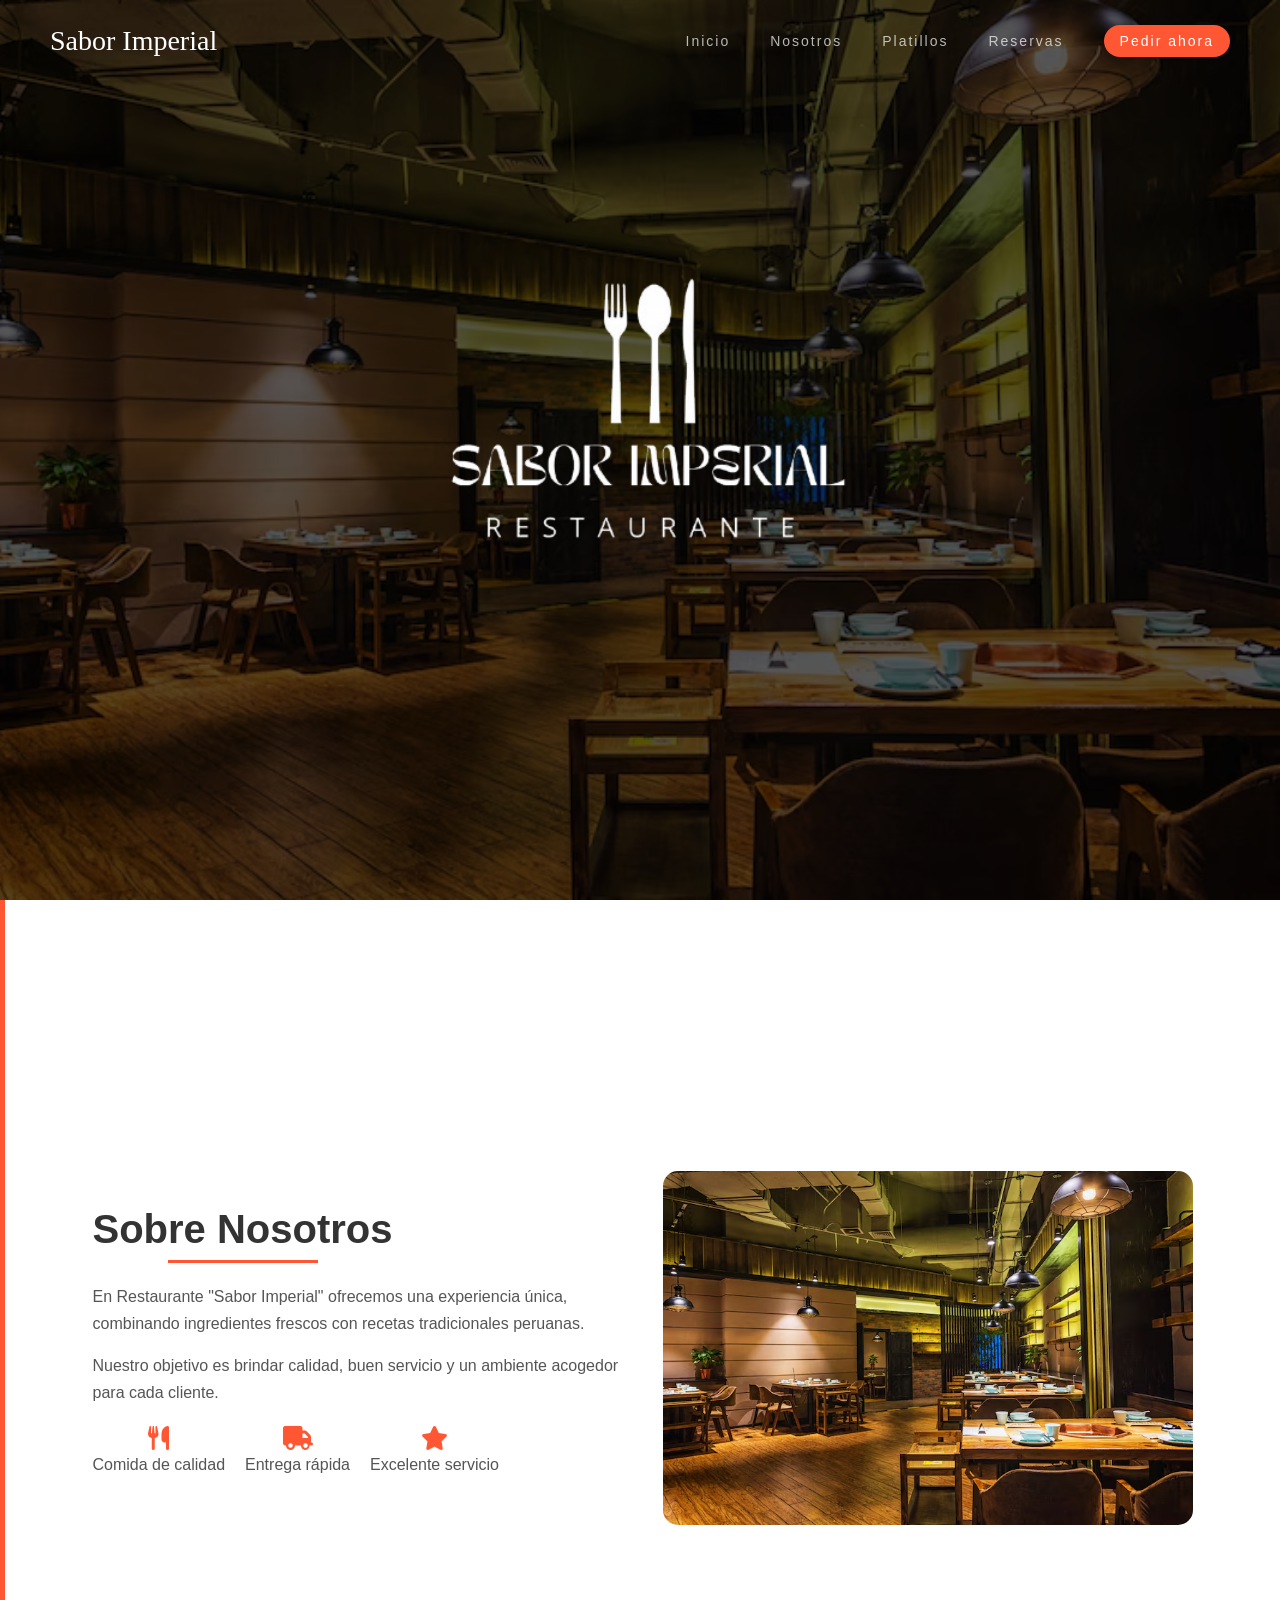
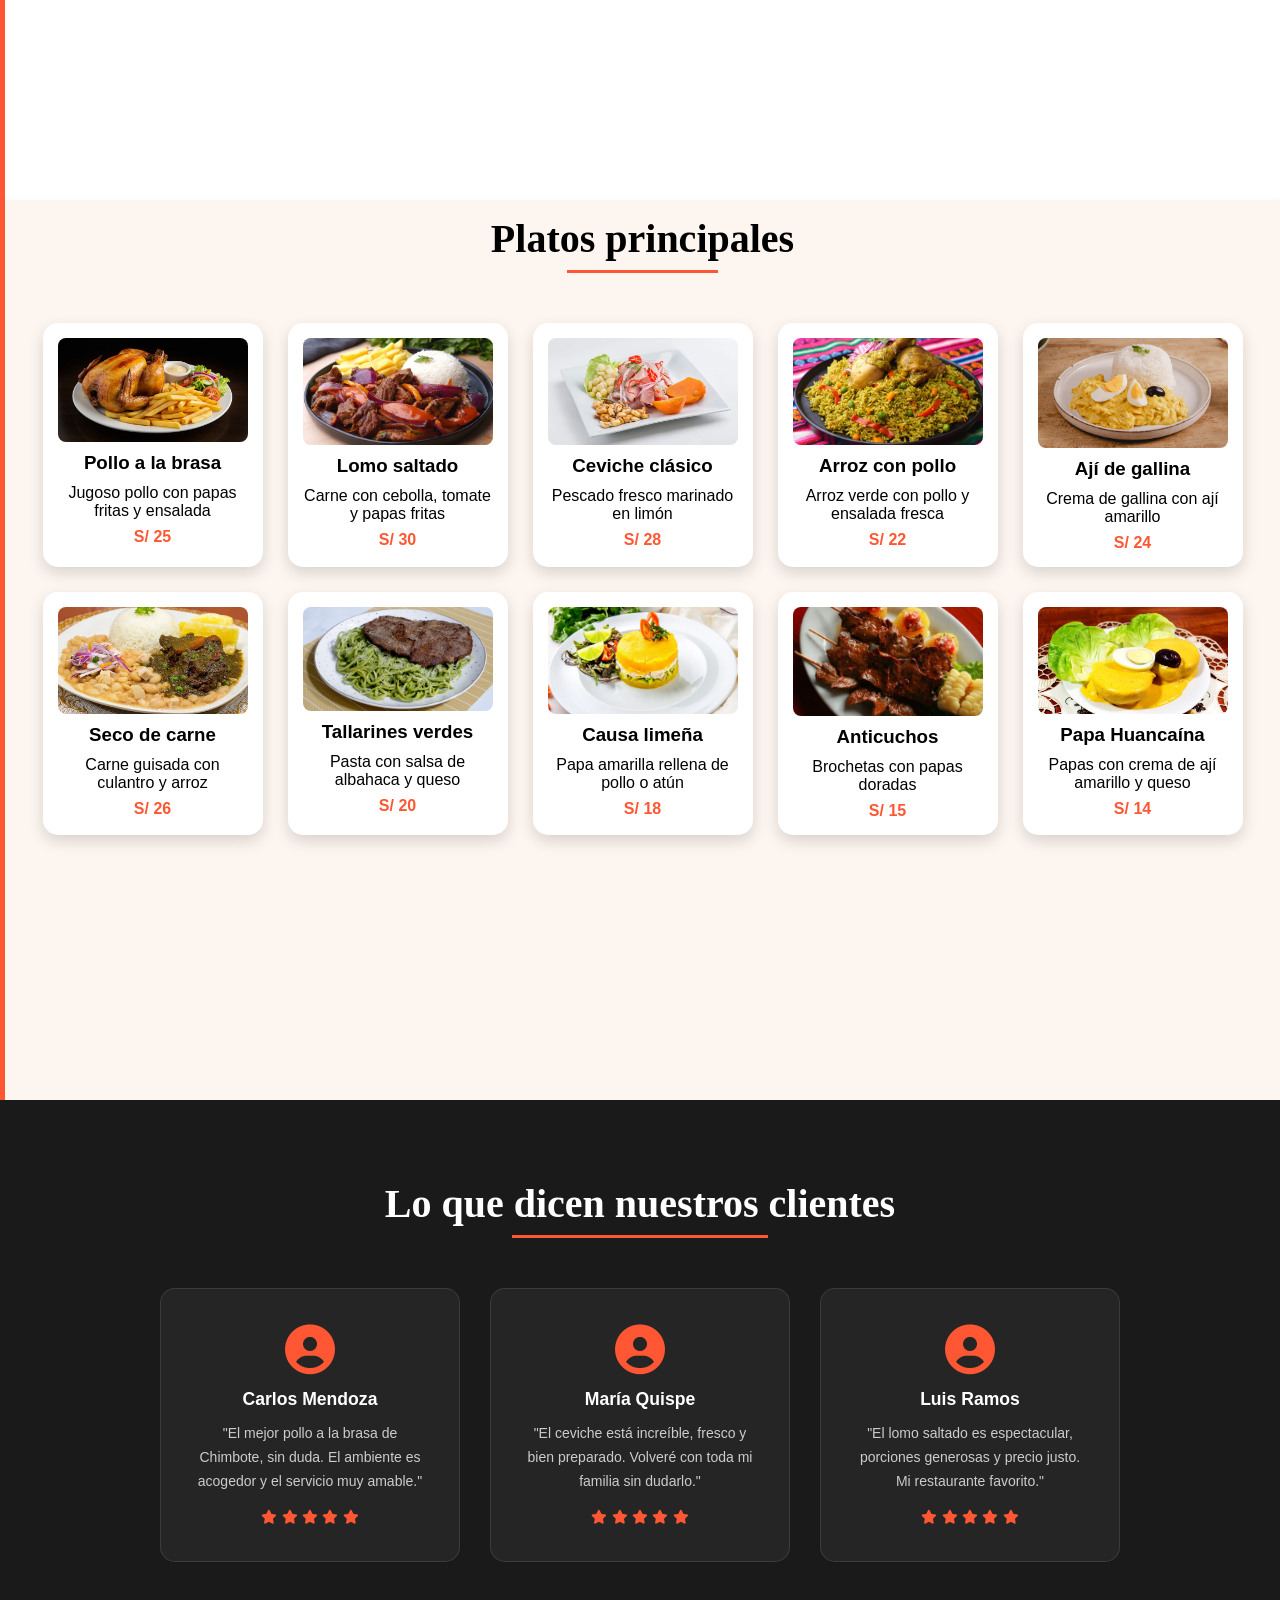
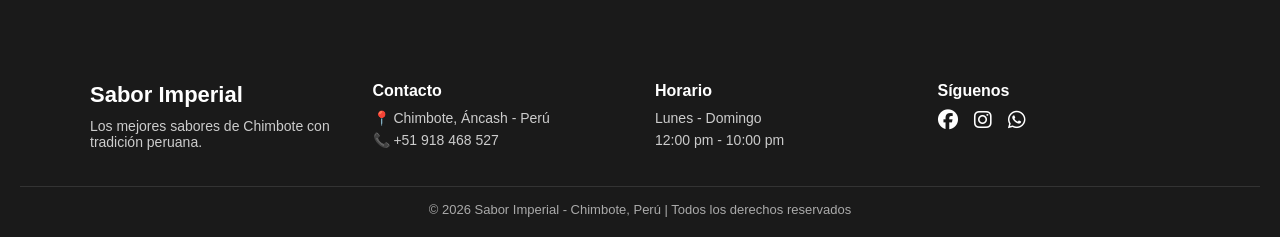
==== index.htm @ 3868f9ab "second commit" ====
<!DOCTYPE html>
<html lang="es">
<head>
    <meta charset="UTF-8">
    <meta name="viewport" content="width=device-width, initial-scale=1.0">
    <title>Sabor Imperial</title>
    <link rel="stylesheet" href="styles.css">
    <link rel="stylesheet" href="https://cdnjs.cloudflare.com/ajax/libs/font-awesome/6.5.0/css/all.min.css">
    <link href="https://fonts.googleapis.com/css2?family=Lobster&display=swap" rel="stylesheet">
</head>

<body>

<!-- ================= HEADER ================= -->
<header>
    <nav class="navbar">
        <div class="logo">Sabor Imperial</div>

        <div class="nav-right">
            <ul class="nav-center">
                <li><a href="#fondo">Inicio</a></li>
                <li><a href="#nosotros">Nosotros</a></li>
                <li><a href="#platillos">Platillos</a></li>
                <li><a href="reserva.htm">Reservas</a></li>
                <li><a href="#" class="btn-whatsapp">Pedir ahora</a></li>
            </ul>
        </div>
    </nav>
</header>

<!-- ================= MAIN ================= -->
<main>

    <!-- ===== PORTADA ===== -->
    <section id="fondo">
        <div class="fondo-logo">
            <img src="imagenes/logo.png" alt="">
        </div>
    </section>

    <!-- ===== NOSOTROS ===== -->
    <section id="nosotros">
        <div class="nosotros-container">

            <div class="nosotros-texto">
                <h2>Sobre Nosotros</h2>
                <p>En Restaurante "Sabor Imperial" ofrecemos una experiencia única,
                combinando ingredientes frescos con recetas tradicionales peruanas.</p>
                <p>Nuestro objetivo es brindar calidad, buen servicio y un ambiente
                acogedor para cada cliente.</p>

                <div class="nosotros-icons">
                    <div>
                        <i class="fa-solid fa-utensils"></i>
                        <p>Comida de calidad</p>
                    </div>
                    <div>
                        <i class="fa-solid fa-truck"></i>
                        <p>Entrega rápida</p>
                    </div>
                    <div>
                        <i class="fa-solid fa-star"></i>
                        <p>Excelente servicio</p>
                    </div>
                </div>
            </div>

            <div class="nosotros-img">
                <img src="imagenes/restaurante.png" alt="Restaurante">
            </div>

        </div>
    </section>

    <!-- ===== PLATILLOS ===== -->
    <section id="platillos">
        <h2>Platos principales</h2>

        <div class="card-container">

            <div class="card">
                <img src="imagenes/polloalabrasa.png">
                <div class="contenido">
                    <h3>Pollo a la brasa</h3>
                    <p>Jugoso pollo con papas fritas y ensalada</p>
                    <span>S/ 25</span>
                </div>
            </div>

            <div class="card">
                <img src="imagenes/lomosaltado.png">
                <div class="contenido">
                    <h3>Lomo saltado</h3>
                    <p>Carne con cebolla, tomate y papas fritas</p>
                    <span>S/ 30</span>
                </div>
            </div>

            <div class="card">
                <img src="imagenes/ceviche.png">
                <div class="contenido">
                    <h3>Ceviche clásico</h3>
                    <p>Pescado fresco marinado en limón</p>
                    <span>S/ 28</span>
                </div>
            </div>

            <div class="card">
                <img src="imagenes/arrozconpollo.png">
                <div class="contenido">
                    <h3>Arroz con pollo</h3>
                    <p>Arroz verde con pollo y ensalada fresca</p>
                    <span>S/ 22</span>
                </div>
            </div>

            <div class="card">
                <img src="imagenes/ajidegallina.png">
                <div class="contenido">
                    <h3>Ají de gallina</h3>
                    <p>Crema de gallina con ají amarillo</p>
                    <span>S/ 24</span>
                </div>
            </div>

            <div class="card">
                <img src="imagenes/secodecarne.png">
                <div class="contenido">
                    <h3>Seco de carne</h3>
                    <p>Carne guisada con culantro y arroz</p>
                    <span>S/ 26</span>
                </div>
            </div>

            <div class="card">
                <img src="imagenes/tallarinesverdes.png">
                <div class="contenido">
                    <h3>Tallarines verdes</h3>
                    <p>Pasta con salsa de albahaca y queso</p>
                    <span>S/ 20</span>
                </div>
            </div>

            <div class="card">
                <img src="imagenes/causalimena.png">
                <div class="contenido">
                    <h3>Causa limeña</h3>
                    <p>Papa amarilla rellena de pollo o atún</p>
                    <span>S/ 18</span>
                </div>
            </div>

            <div class="card">
                <img src="imagenes/anticuchos.png">
                <div class="contenido">
                    <h3>Anticuchos</h3>
                    <p>Brochetas con papas doradas</p>
                    <span>S/ 15</span>
                </div>
            </div>

            <div class="card">
                <img src="imagenes/papahuancaina.png">
                <div class="contenido">
                    <h3>Papa Huancaína</h3>
                    <p>Papas con crema de ají amarillo y queso</p>
                    <span>S/ 14</span>
                </div>
            </div>

        </div>
    </section>

    <!-- ===== TESTIMONIOS ===== -->
    <section id="testimonios">
        <h2>Lo que dicen nuestros clientes</h2>

        <div class="testimonios-container">

            <div class="testimonio">
                <i class="fa-solid fa-circle-user"></i>
                <h3>Carlos Mendoza</h3>
                <p>"El mejor pollo a la brasa de Chimbote, sin duda. El ambiente es acogedor y el servicio muy amable."</p>
                <div class="estrellas">
                    <i class="fa-solid fa-star"></i>
                    <i class="fa-solid fa-star"></i>
                    <i class="fa-solid fa-star"></i>
                    <i class="fa-solid fa-star"></i>
                    <i class="fa-solid fa-star"></i>
                </div>
            </div>

            <div class="testimonio">
                <i class="fa-solid fa-circle-user"></i>
                <h3>María Quispe</h3>
                <p>"El ceviche está increíble, fresco y bien preparado. Volveré con toda mi familia sin dudarlo."</p>
                <div class="estrellas">
                    <i class="fa-solid fa-star"></i>
                    <i class="fa-solid fa-star"></i>
                    <i class="fa-solid fa-star"></i>
                    <i class="fa-solid fa-star"></i>
                    <i class="fa-solid fa-star"></i>
                </div>
            </div>

            <div class="testimonio">
                <i class="fa-solid fa-circle-user"></i>
                <h3>Luis Ramos</h3>
                <p>"El lomo saltado es espectacular, porciones generosas y precio justo. Mi restaurante favorito."</p>
                <div class="estrellas">
                    <i class="fa-solid fa-star"></i>
                    <i class="fa-solid fa-star"></i>
                    <i class="fa-solid fa-star"></i>
                    <i class="fa-solid fa-star"></i>
                    <i class="fa-solid fa-star"></i>
                </div>
            </div>

        </div>
    </section>

</main>

<!-- ================= FOOTER ================= -->
<footer>

    <div class="footer-container">

        <div class="footer-section">
            <h3>Sabor Imperial</h3>
            <p>Los mejores sabores de Chimbote con tradición peruana.</p>
        </div>

        <div class="footer-section">
            <h4>Contacto</h4>
            <p>📍 Chimbote, Áncash - Perú</p>
            <p>📞 +51 918 468 527</p>
        </div>

        <div class="footer-section">
            <h4>Horario</h4>
            <p>Lunes - Domingo</p>
            <p>12:00 pm - 10:00 pm</p>
        </div>

        <div class="footer-section">
            <h4>Síguenos</h4>
            <div class="social-icons">
                <i class="fa-brands fa-facebook"></i>
                <i class="fa-brands fa-instagram"></i>
                <i class="fa-brands fa-whatsapp"></i>
            </div>
        </div>

    </div>

    <div class="footer-bottom">
        <p>© 2026 Sabor Imperial - Chimbote, Perú | Todos los derechos reservados</p>
    </div>

</footer>

</body>
</html>
---- styles.css ----
/* =========================
   RESET GENERAL
========================= */
* {
    margin: 0;
    padding: 0;
    box-sizing: border-box;
}

html {
    scroll-behavior: smooth;
    overflow-y: scroll;
}

body {
    background-color: white;
    font-family:'Lucida Sans', 'Lucida Sans Regular', 'Lucida Grande', 'Lucida Sans Unicode', Geneva, Verdana, sans-serif;
}

h2 {
    position: relative;
    display: inline-block;
}

h2::after {
    content: "";
    width: 50%;
    height: 3px;
    background: #ff5733;
    display: block;
    margin: 8px auto 0;
}

section {
    box-shadow: 1px 4px 10px rgba(0, 0, 0, 0.08);
}

#fondo, #testimonios {
    box-shadow: none;
}

.navbar a {
    text-decoration: none;
}

/* =========================
   HEADER / NAVBAR
========================= */
header {
    background: transparent;
    position: absolute;
    width: 100%;
    top: 0;
    left: 0;
    z-index: 1000;
}

.navbar {
    display: flex;
    justify-content: space-between;
    align-items: center;
    padding: 25px 50px;
}

.logo {
    font-size: 28px;
    font-family: cursive;
    color: white;
}

.nav-right {
    display: flex;
    align-items: center;
}

.nav-center {
    display: flex;
    gap: 40px;
}

.nav-center li {
    list-style: none;
}

.nav-center a {
    text-decoration: none;
    color: white;
    font-size: 14px;
    letter-spacing: 2px;
    opacity: 0.7;
    transition: 0.3s;
}

.nav-center a:hover {
    opacity: 1;
    color: #ff5733;
}

.btn-whatsapp {
    background-color: #ff5733;
    color: white !important;
    padding: 8px 16px;
    border-radius: 20px;
    opacity: 1 !important;
    transition: 0.3s;
}

.btn-whatsapp:hover {
    background-color: #e64a19;
    color: white !important;
}

ul {
    margin: 0;
    padding: 0;
}

li {
    list-style: none;
}

/* =========================
   SECCIÓN FONDO (PORTADA)
========================= */
#fondo {
    position: relative;
    min-height: 100vh;
    background-image: url('imagenes/restaurante.png');
    background-size: cover;
    background-position: center;
    display: flex;
    justify-content: center;
    align-items: center;
    text-align: center;
    overflow: hidden;
}

#fondo::before {
    content: "";
    position: absolute;
    width: 100%;
    height: 100%;
    background: rgba(0,0,0,0.65);
    z-index: 1;
}

.fondo-logo {
    position: relative;
    z-index: 2;
    color: white;
}

.fondo-logo img {
    width: 600px;
    height: auto;
}

/* =========================
   SECCIÓN NOSOTROS
========================= */
#nosotros {
    min-height: 100vh;
    display: flex;
    justify-content: center;
    align-items: center;
    background-color: #ffffff;
    padding: 20px;
    border-left: 5px solid #ff5733;
}

.nosotros-container {
    display: flex;
    align-items: center;
    justify-content: space-between;
    gap: 40px;
    max-width: 1100px;
    margin: auto;
}

.nosotros-texto {
    width: 50%;
}

.nosotros-texto h2 {
    font-size: 2.5rem;
    margin-bottom: 20px;
    color: #333;
}

.nosotros-texto p {
    margin-bottom: 15px;
    line-height: 1.7;
    color: #555;
}

.nosotros-img {
    width: 50%;
}

.nosotros-img img {
    width: 100%;
    border-radius: 15px;
}

.nosotros-icons {
    display: flex;
    gap: 20px;
    margin-top: 20px;
}

.nosotros-icons div {
    text-align: center;
}

.nosotros-icons i {
    font-size: 24px;
    color: #ff5733;
}

/* =========================
   SECCIÓN PLATILLOS
========================= */
#platillos {
    background-color: #fdf6f0;
    padding: 15px 20px;
    text-align: center;
    min-height: 100vh;
    border-left: 5px solid #ff5733;
}

#platillos h2 {
    padding-bottom: 30px;
    font-size: 2.5rem;
    margin-bottom: 20px;
    font-family: cursive;
}

.card-container {
    display: flex;
    justify-content: center;
    flex-wrap: wrap;
    gap: 25px;
    max-width: 1200px;
    margin: auto;
}

.card {
    width: 220px;
    padding: 15px;
    border-radius: 15px;
    box-shadow: 0px 6px 15px rgba(0,0,0,0.15);
    background-color: white;
    cursor: pointer;
    transition: all 0.3s ease;
    overflow: hidden;
    display: flex;
    flex-direction: column;
}

.card:hover {
    transform: translateY(-8px) scale(1.02);
    box-shadow: 0px 12px 25px rgba(0,0,0,0.25);
}

.card img {
    width: 100%;
    border-radius: 8px;
    transition: transform 0.4s ease;
}

.card:hover img {
    transform: scale(1.1);
}

.contenido {
    flex-grow: 1;
}

.card h3 {
    margin: 10px 0;
}

.card span {
    display: block;
    margin-top: 8px;
    font-weight: bold;
    color: #ff5733;
}

/* =========================
   SECCIÓN TESTIMONIOS
========================= */
#testimonios {
    background-color: #1a1a1a;
    padding: 80px 20px;
    text-align: center;
    min-height: 60vh;
    display: flex;
    flex-direction: column;
    justify-content: center;
    align-items: center;
}

#testimonios h2 {
    color: white;
    font-size: 2.5rem;
    margin-bottom: 50px;
    font-family: cursive;
}

#testimonios h2::after {
    background: #ff5733;
}

.testimonios-container {
    display: flex;
    justify-content: center;
    flex-wrap: wrap;
    gap: 30px;
    max-width: 1100px;
    margin: auto;
}

.testimonio {
    background: rgba(255,255,255,0.05);
    border: 1px solid rgba(255,255,255,0.1);
    padding: 35px 30px;
    border-radius: 15px;
    width: 300px;
    color: white;
    transition: 0.3s;
}

.testimonio:hover {
    transform: translateY(-5px);
    background: rgba(255,255,255,0.08);
}

.testimonio i.fa-circle-user {
    font-size: 50px;
    color: #ff5733;
    margin-bottom: 15px;
}

.testimonio h3 {
    font-size: 1.1rem;
    margin-bottom: 12px;
    color: white;
}

.testimonio p {
    font-size: 14px;
    line-height: 1.7;
    color: #ccc;
    margin-bottom: 15px;
}

.estrellas i {
    color: #ff5733;
    font-size: 14px;
}

/* =========================
   FOOTER
========================= */
footer {
    background-color: #1a1a1a;
    color: white;
    padding: 40px 20px 20px;
}

.footer-container {
    display: flex;
    justify-content: space-between;
    flex-wrap: wrap;
    max-width: 1100px;
    margin: auto;
    gap: 30px;
}

.footer-section {
    flex: 1;
    min-width: 200px;
}

.footer-section h3 {
    font-size: 22px;
    margin-bottom: 10px;
}

.footer-section h4 {
    font-size: 16px;
    margin-bottom: 10px;
}

.footer-section p {
    font-size: 14px;
    color: #ccc;
    margin-bottom: 6px;
}

.social-icons i {
    font-size: 20px;
    margin-right: 12px;
    cursor: pointer;
    transition: 0.3s;
}

.social-icons i:hover {
    color: #ff5733;
    transform: scale(1.2);
}

.footer-bottom {
    text-align: center;
    margin-top: 30px;
    border-top: 1px solid #333;
    padding-top: 15px;
    font-size: 13px;
    color: #aaa;
}

/* =========================
   LOGIN / RESERVA
========================= */
.login-body {
    margin: 0;
    height: 100vh;
    background-image: url('imagenes/restaurante.png');
    background-size: cover;
    background-position: center;
    position: relative;
    overflow: hidden;
}

.login-body::before {
    content: "";
    position: absolute;
    width: 100%;
    height: 100%;
    background: rgba(0,0,0,0.65);
    top: 0;
    left: 0;
    z-index: 0;
}

.login-wrapper {
    position: relative;
    z-index: 1;
    display: flex;
    height: calc(100vh - 80px);
    align-items: center;
    animation: fadeInUp 0.8s ease;
}

.login-left {
    width: 50%;
    display: flex;
    justify-content: center;
    align-items: center;
    border-right: 2px solid rgba(255,255,255,0.2);
}

.login-left img {
    width: 400px;
}

.login-container {
    width: 50%;
    display: flex;
    justify-content: center;
    align-items: center;
}

.login-box {
    width: 320px;
    padding: 40px;
    border-radius: 15px;
    background: rgba(255,255,255,0.1);
    backdrop-filter: blur(15px);
    box-shadow: 0 10px 30px rgba(0,0,0,0.5);
    text-align: center;
    color: white;
}

.login-box h2 {
    margin-bottom: 20px;
}

.login-box label {
    display: block;
    text-align: left;
    font-size: 13px;
    margin-bottom: 4px;
    color: #ddd;
}

.login-box input {
    width: 100%;
    padding: 12px;
    margin-bottom: 12px;
    border-radius: 8px;
    border: none;
    outline: none;
    background: rgba(255,255,255,0.2);
    color: white;
}

.login-box input::placeholder {
    color: #ddd;
}

.login-box button {
    width: 100%;
    padding: 12px;
    background: #ff5733;
    border: none;
    color: white;
    border-radius: 25px;
    cursor: pointer;
    margin-top: 10px;
    font-weight: bold;
    transition: 0.3s;
}

.login-box button:hover {
    background: #e64a19;
    transform: scale(1.05);
}

.login-box p {
    margin-top: 20px;
    font-size: 13px;
    color: #ddd;
}

/* =========================
   KEYFRAMES
========================= */
@keyframes fadeInUp {
    from {
        opacity: 0;
        transform: translateY(40px);
    }
    to {
        opacity: 1;
        transform: translateY(0);
    }
}
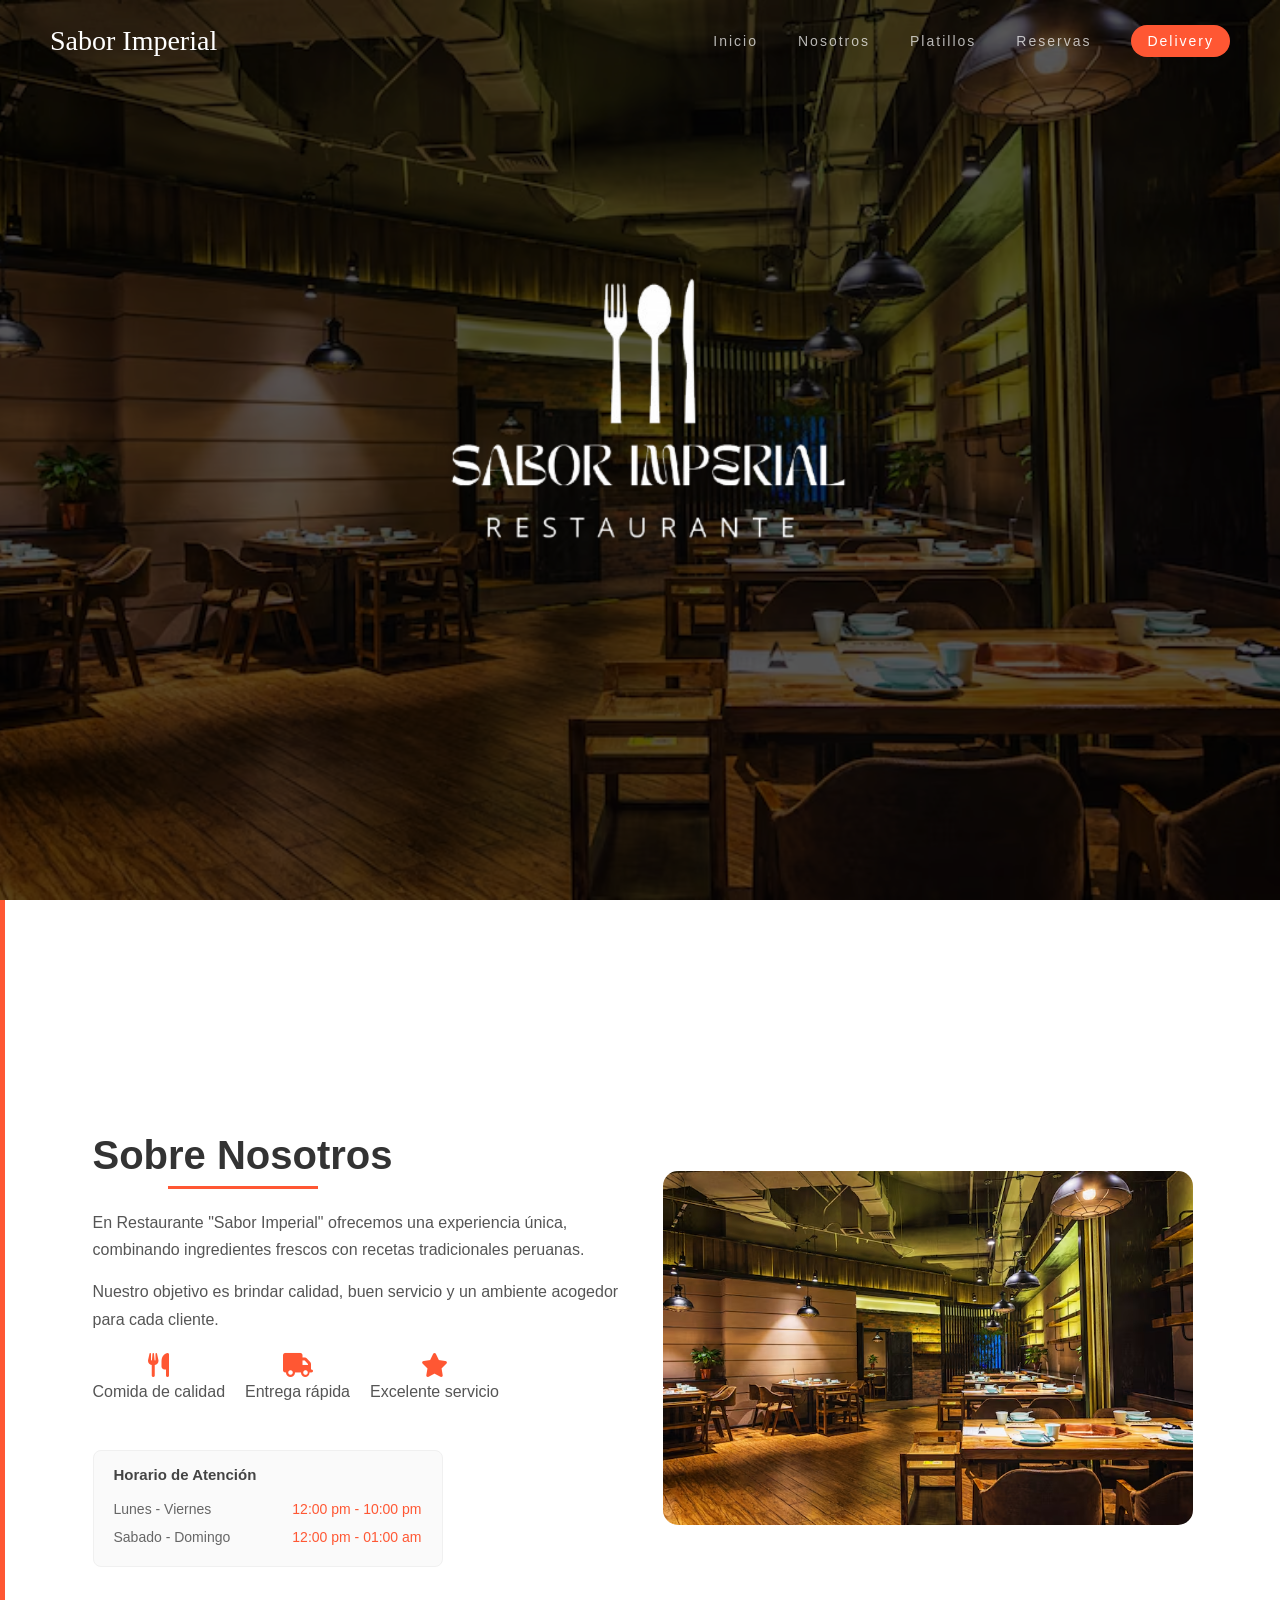
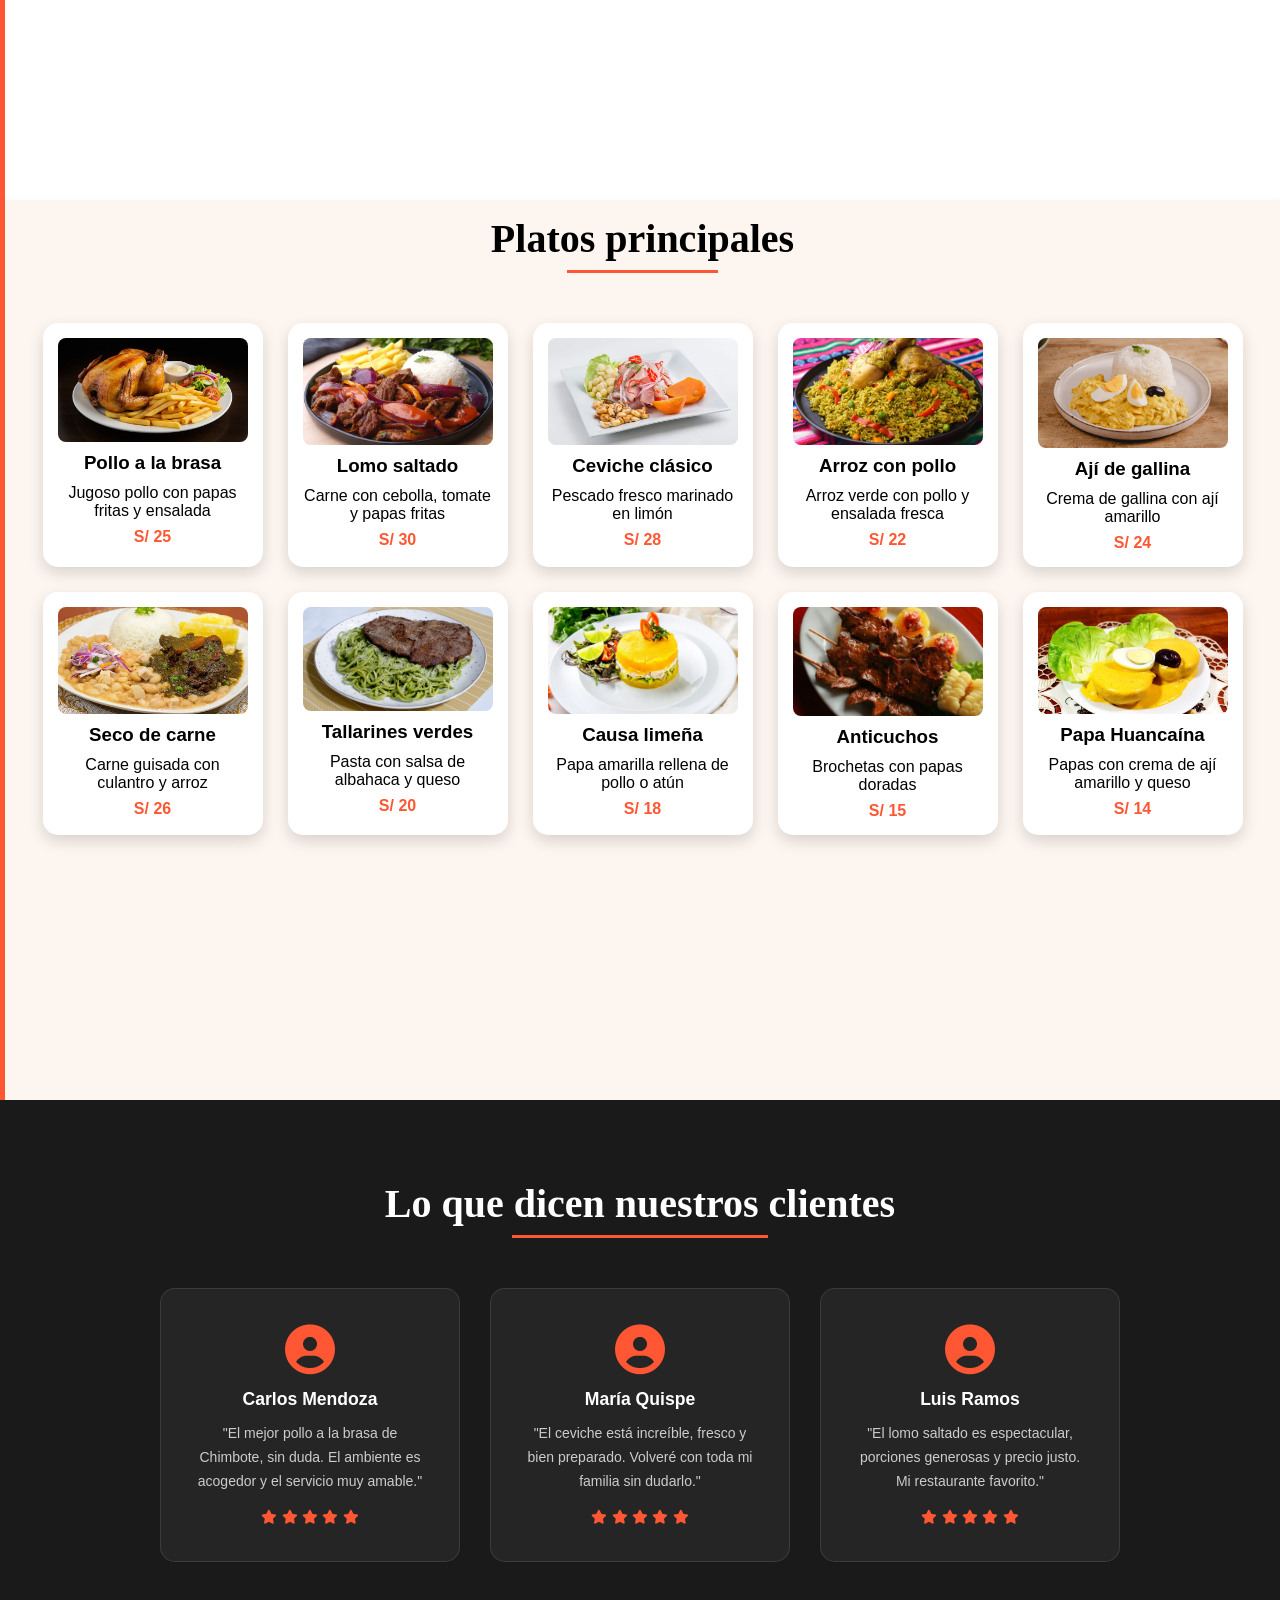
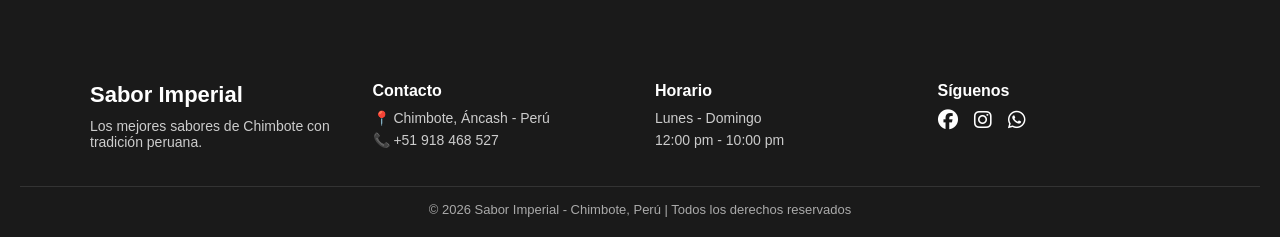
==== commit 0ef1e79d: "Agregue tabla de horarios y un mejor diseño" ====
--- a/index.htm
+++ b/index.htm
@@ -22,7 +22,7 @@
                 <li><a href="#nosotros">Nosotros</a></li>
                 <li><a href="#platillos">Platillos</a></li>
                 <li><a href="reserva.htm">Reservas</a></li>
-                <li><a href="#" class="btn-whatsapp">Pedir ahora</a></li>
+                <li><a href="#" class="btn-whatsapp">Delivery</a></li>
             </ul>
         </div>
     </nav>
@@ -63,6 +63,21 @@
                         <p>Excelente servicio</p>
                     </div>
                 </div>
+
+                <div class="horarios-tabla">
+                    <h4>Horario de Atención</h4>
+                    <table>
+                        <tr>
+                            <td>Lunes - Viernes</td>
+                            <td>12:00 pm - 10:00 pm</td>
+                        </tr>
+                        <tr>
+                            <td>Sabado - Domingo</td>
+                            <td>12:00 pm - 01:00 am</td>
+                        </tr>
+                    </table>
+                </div>
+
             </div>
 
             <div class="nosotros-img">
--- a/styles.css
+++ b/styles.css
@@ -1,5 +1,5 @@
 /* =========================
-   RESET GENERAL
+RESET GENERAL
 ========================= */
 * {
     margin: 0;
@@ -11,6 +11,8 @@
     scroll-behavior: smooth;
     overflow-y: scroll;
 }
+
+/*Comentario de prueba*/
 
 body {
     background-color: white;
@@ -44,7 +46,7 @@
 }
 
 /* =========================
-   HEADER / NAVBAR
+HEADER / NAVBAR
 ========================= */
 header {
     background: transparent;
@@ -120,7 +122,7 @@
 }
 
 /* =========================
-   SECCIÓN FONDO (PORTADA)
+SECCIÓN FONDO (PORTADA)
 ========================= */
 #fondo {
     position: relative;
@@ -156,7 +158,7 @@
 }
 
 /* =========================
-   SECCIÓN NOSOTROS
+SECCIÓN NOSOTROS
 ========================= */
 #nosotros {
     min-height: 100vh;
@@ -217,8 +219,41 @@
     color: #ff5733;
 }
 
-/* =========================
-   SECCIÓN PLATILLOS
+.horarios-tabla {
+    margin-top: 30px;
+    background-color: #fafafa;
+    padding: 15px 20px;
+    border-radius: 8px;
+    border: 1px solid #f0f0f0;
+    max-width: 350px;
+}
+
+.horarios-tabla h4 {
+    margin-bottom: 12px;
+    color: #444;
+    font-size: 15px;
+    font-weight: 600;
+}
+
+.horarios-tabla table {
+    width: 100%;
+    border-collapse: collapse;
+}
+
+.horarios-tabla td {
+    padding: 6px 0;
+    font-size: 14px;
+    color: #666;
+}
+
+.horarios-tabla td:last-child {
+    text-align: right;
+    font-weight: 500;
+    color: #ff5733;
+}
+
+/* =========================
+SECCIÓN PLATILLOS
 ========================= */
 #platillos {
     background-color: #fdf6f0;
@@ -288,7 +323,7 @@
 }
 
 /* =========================
-   SECCIÓN TESTIMONIOS
+SECCIÓN TESTIMONIOS
 ========================= */
 #testimonios {
     background-color: #1a1a1a;
@@ -361,7 +396,7 @@
 }
 
 /* =========================
-   FOOTER
+FOOTER
 ========================= */
 footer {
     background-color: #1a1a1a;
@@ -421,7 +456,7 @@
 }
 
 /* =========================
-   LOGIN / RESERVA
+LOGIN / RESERVA
 ========================= */
 .login-body {
     margin: 0;
@@ -473,8 +508,8 @@
 }
 
 .login-box {
-    width: 320px;
-    padding: 40px;
+    width: 400px;
+    padding: 45px 40px;
     border-radius: 15px;
     background: rgba(255,255,255,0.1);
     backdrop-filter: blur(15px);
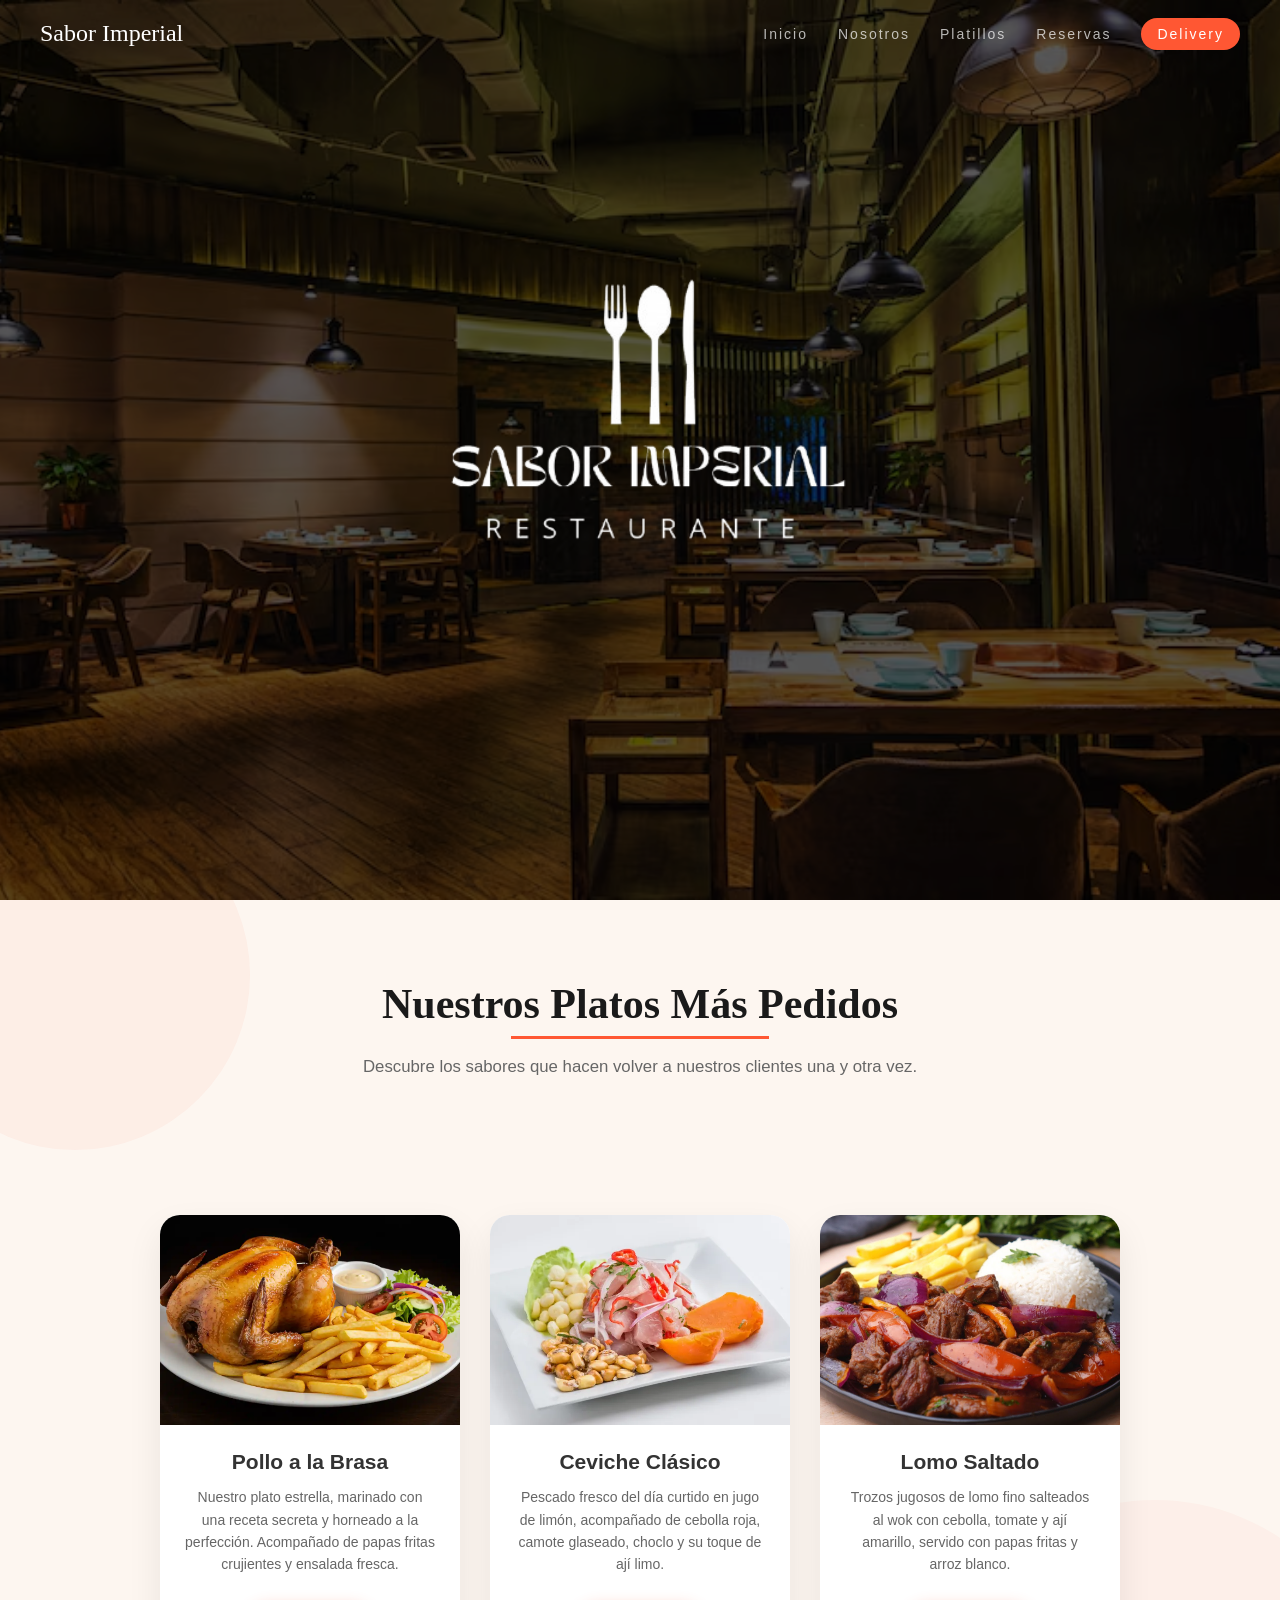
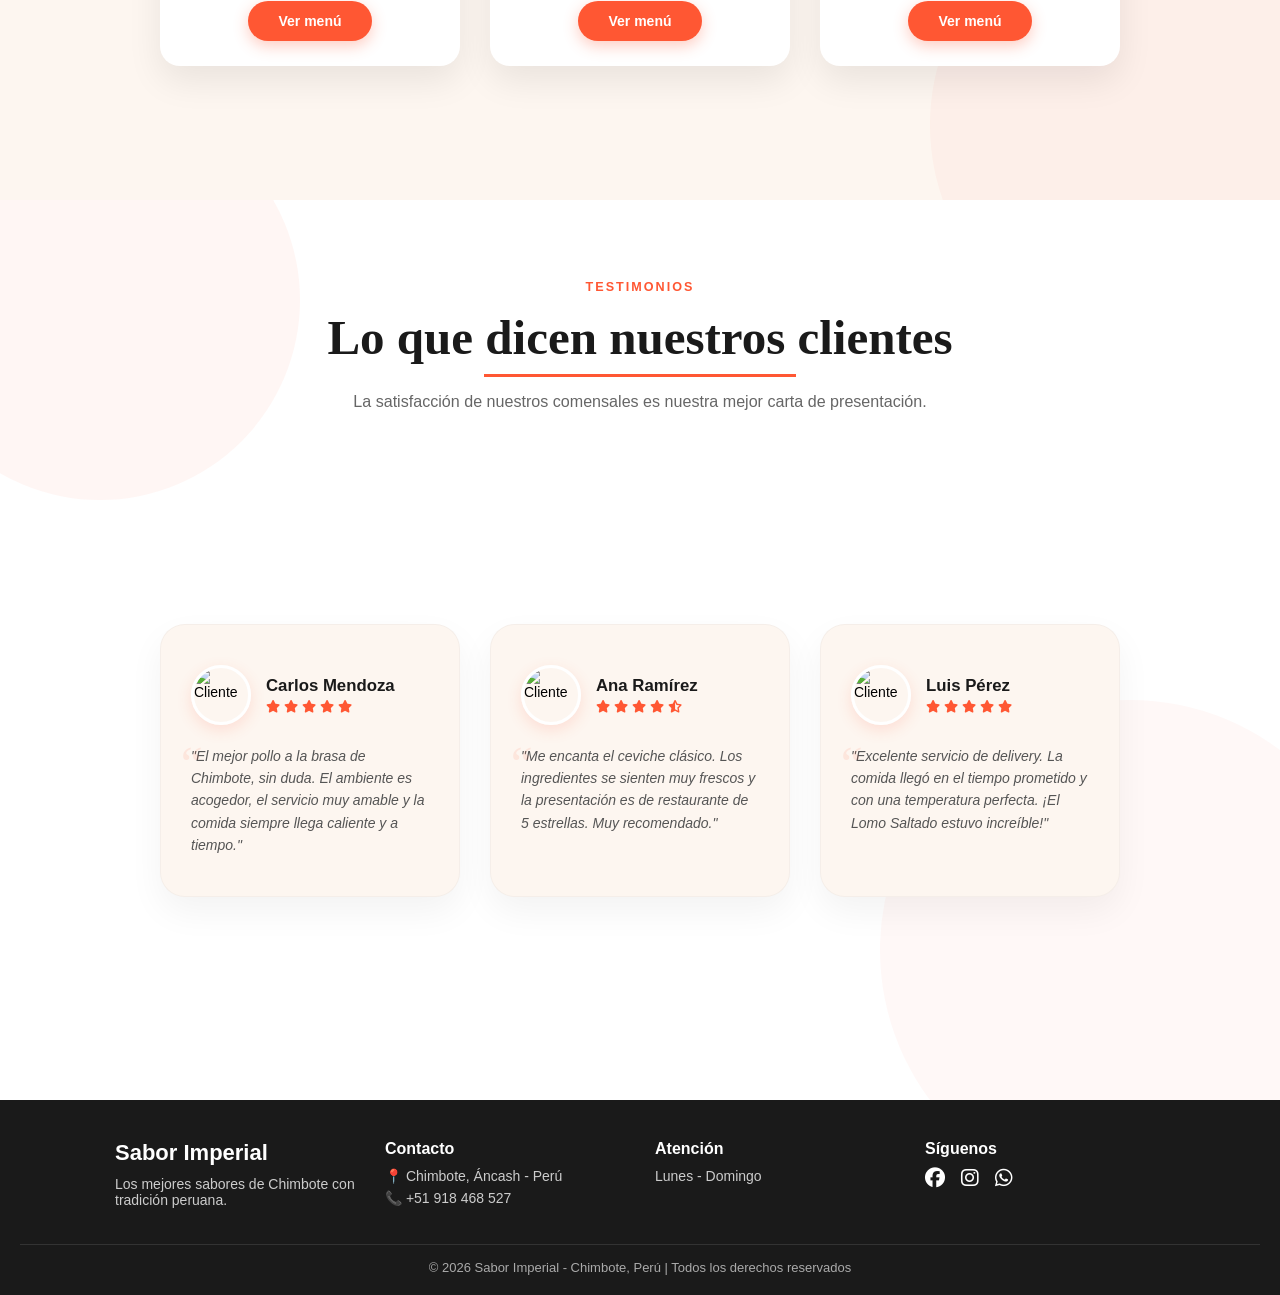
==== commit bb12625b: "Actualización de secciones" ====
--- a/index.htm
+++ b/index.htm
@@ -4,7 +4,7 @@
     <meta charset="UTF-8">
     <meta name="viewport" content="width=device-width, initial-scale=1.0">
     <title>Sabor Imperial</title>
-    <link rel="stylesheet" href="styles.css">
+    <link rel="stylesheet" href="styles.css?v=2">
     <link rel="stylesheet" href="https://cdnjs.cloudflare.com/ajax/libs/font-awesome/6.5.0/css/all.min.css">
     <link href="https://fonts.googleapis.com/css2?family=Lobster&display=swap" rel="stylesheet">
 </head>
@@ -18,9 +18,9 @@
 
         <div class="nav-right">
             <ul class="nav-center">
-                <li><a href="#fondo">Inicio</a></li>
-                <li><a href="#nosotros">Nosotros</a></li>
-                <li><a href="#platillos">Platillos</a></li>
+                <li><a href="index.htm">Inicio</a></li>
+                <li><a href="nosotros.htm">Nosotros</a></li>
+                <li><a href="platillos.htm">Platillos</a></li>
                 <li><a href="reserva.htm">Reservas</a></li>
                 <li><a href="#" class="btn-whatsapp">Delivery</a></li>
             </ul>
@@ -33,153 +33,47 @@
 
     <!-- ===== PORTADA ===== -->
     <section id="fondo">
-        <div class="fondo-logo">
+        <div class="fondo-logo fade-in">
             <img src="imagenes/logo.png" alt="">
         </div>
     </section>
 
-    <!-- ===== NOSOTROS ===== -->
-    <section id="nosotros">
-        <div class="nosotros-container">
-
-            <div class="nosotros-texto">
-                <h2>Sobre Nosotros</h2>
-                <p>En Restaurante "Sabor Imperial" ofrecemos una experiencia única,
-                combinando ingredientes frescos con recetas tradicionales peruanas.</p>
-                <p>Nuestro objetivo es brindar calidad, buen servicio y un ambiente
-                acogedor para cada cliente.</p>
-
-                <div class="nosotros-icons">
-                    <div>
-                        <i class="fa-solid fa-utensils"></i>
-                        <p>Comida de calidad</p>
-                    </div>
-                    <div>
-                        <i class="fa-solid fa-truck"></i>
-                        <p>Entrega rápida</p>
-                    </div>
-                    <div>
-                        <i class="fa-solid fa-star"></i>
-                        <p>Excelente servicio</p>
-                    </div>
+    <!-- ===== DESTACADOS ===== -->
+    <section id="destacados">
+        <h2>Nuestros Platos Más Pedidos</h2>
+        <p class="destacados-subtitle">Descubre los sabores que hacen volver a nuestros clientes una y otra vez.</p>
+        <div class="destacados-container">
+            
+            <div class="destacado-card fade-in">
+                <div class="destacado-img">
+                    <img src="imagenes/polloalabrasa.png" alt="Pollo a la Brasa">
                 </div>
-
-                <div class="horarios-tabla">
-                    <h4>Horario de Atención</h4>
-                    <table>
-                        <tr>
-                            <td>Lunes - Viernes</td>
-                            <td>12:00 pm - 10:00 pm</td>
-                        </tr>
-                        <tr>
-                            <td>Sabado - Domingo</td>
-                            <td>12:00 pm - 01:00 am</td>
-                        </tr>
-                    </table>
-                </div>
-
-            </div>
-
-            <div class="nosotros-img">
-                <img src="imagenes/restaurante.png" alt="Restaurante">
-            </div>
-
-        </div>
-    </section>
-
-    <!-- ===== PLATILLOS ===== -->
-    <section id="platillos">
-        <h2>Platos principales</h2>
-
-        <div class="card-container">
-
-            <div class="card">
-                <img src="imagenes/polloalabrasa.png">
-                <div class="contenido">
-                    <h3>Pollo a la brasa</h3>
-                    <p>Jugoso pollo con papas fritas y ensalada</p>
-                    <span>S/ 25</span>
+                <div class="destacado-info">
+                    <h3>Pollo a la Brasa</h3>
+                    <p>Nuestro plato estrella, marinado con una receta secreta y horneado a la perfección. Acompañado de papas fritas crujientes y ensalada fresca.</p>
+                    <a href="platillos.htm" class="btn-ver-menu">Ver menú</a>
                 </div>
             </div>
 
-            <div class="card">
-                <img src="imagenes/lomosaltado.png">
-                <div class="contenido">
-                    <h3>Lomo saltado</h3>
-                    <p>Carne con cebolla, tomate y papas fritas</p>
-                    <span>S/ 30</span>
+            <div class="destacado-card fade-in">
+                <div class="destacado-img">
+                    <img src="imagenes/ceviche.png" alt="Ceviche Clásico">
+                </div>
+                <div class="destacado-info">
+                    <h3>Ceviche Clásico</h3>
+                    <p>Pescado fresco del día curtido en jugo de limón, acompañado de cebolla roja, camote glaseado, choclo y su toque de ají limo.</p>
+                    <a href="platillos.htm" class="btn-ver-menu">Ver menú</a>
                 </div>
             </div>
 
-            <div class="card">
-                <img src="imagenes/ceviche.png">
-                <div class="contenido">
-                    <h3>Ceviche clásico</h3>
-                    <p>Pescado fresco marinado en limón</p>
-                    <span>S/ 28</span>
+            <div class="destacado-card fade-in">
+                <div class="destacado-img">
+                    <img src="imagenes/lomosaltado.png" alt="Lomo Saltado">
                 </div>
-            </div>
-
-            <div class="card">
-                <img src="imagenes/arrozconpollo.png">
-                <div class="contenido">
-                    <h3>Arroz con pollo</h3>
-                    <p>Arroz verde con pollo y ensalada fresca</p>
-                    <span>S/ 22</span>
-                </div>
-            </div>
-
-            <div class="card">
-                <img src="imagenes/ajidegallina.png">
-                <div class="contenido">
-                    <h3>Ají de gallina</h3>
-                    <p>Crema de gallina con ají amarillo</p>
-                    <span>S/ 24</span>
-                </div>
-            </div>
-
-            <div class="card">
-                <img src="imagenes/secodecarne.png">
-                <div class="contenido">
-                    <h3>Seco de carne</h3>
-                    <p>Carne guisada con culantro y arroz</p>
-                    <span>S/ 26</span>
-                </div>
-            </div>
-
-            <div class="card">
-                <img src="imagenes/tallarinesverdes.png">
-                <div class="contenido">
-                    <h3>Tallarines verdes</h3>
-                    <p>Pasta con salsa de albahaca y queso</p>
-                    <span>S/ 20</span>
-                </div>
-            </div>
-
-            <div class="card">
-                <img src="imagenes/causalimena.png">
-                <div class="contenido">
-                    <h3>Causa limeña</h3>
-                    <p>Papa amarilla rellena de pollo o atún</p>
-                    <span>S/ 18</span>
-                </div>
-            </div>
-
-            <div class="card">
-                <img src="imagenes/anticuchos.png">
-                <div class="contenido">
-                    <h3>Anticuchos</h3>
-                    <p>Brochetas con papas doradas</p>
-                    <span>S/ 15</span>
-                </div>
-            </div>
-
-            <div class="card">
-                <img src="imagenes/papahuancaina.png">
-                <div class="contenido">
-                    <h3>Papa Huancaína</h3>
-                    <p>Papas con crema de ají amarillo y queso</p>
-                    <span>S/ 14</span>
+                <div class="destacado-info">
+                    <h3>Lomo Saltado</h3>
+                    <p>Trozos jugosos de lomo fino salteados al wok con cebolla, tomate y ají amarillo, servido con papas fritas y arroz blanco.</p>
+                    <a href="platillos.htm" class="btn-ver-menu">Ver menú</a>
                 </div>
             </div>
 
@@ -188,47 +82,63 @@
 
     <!-- ===== TESTIMONIOS ===== -->
     <section id="testimonios">
-        <h2>Lo que dicen nuestros clientes</h2>
+        <div class="testimonios-header fade-in">
+            <span class="section-tag">Testimonios</span>
+            <h2>Lo que dicen nuestros clientes</h2>
+            <p class="testimonios-subtitle">La satisfacción de nuestros comensales es nuestra mejor carta de presentación.</p>
+        </div>
 
-        <div class="testimonios-container">
+        <div class="testimonios-container fade-in">
 
             <div class="testimonio">
-                <i class="fa-solid fa-circle-user"></i>
-                <h3>Carlos Mendoza</h3>
-                <p>"El mejor pollo a la brasa de Chimbote, sin duda. El ambiente es acogedor y el servicio muy amable."</p>
-                <div class="estrellas">
-                    <i class="fa-solid fa-star"></i>
-                    <i class="fa-solid fa-star"></i>
-                    <i class="fa-solid fa-star"></i>
-                    <i class="fa-solid fa-star"></i>
-                    <i class="fa-solid fa-star"></i>
+                <div class="testimonio-header">
+                    <img src="https://ui-avatars.com/api/?name=Carlos+M&background=333&color=fff&size=150" alt="Cliente" class="testimonio-img">
+                    <div class="testimonio-info">
+                        <h3>Carlos Mendoza</h3>
+                        <div class="estrellas">
+                            <i class="fa-solid fa-star"></i>
+                            <i class="fa-solid fa-star"></i>
+                            <i class="fa-solid fa-star"></i>
+                            <i class="fa-solid fa-star"></i>
+                            <i class="fa-solid fa-star"></i>
+                        </div>
+                    </div>
                 </div>
+                <p>"El mejor pollo a la brasa de Chimbote, sin duda. El ambiente es acogedor, el servicio muy amable y la comida siempre llega caliente y a tiempo."</p>
             </div>
 
             <div class="testimonio">
-                <i class="fa-solid fa-circle-user"></i>
-                <h3>María Quispe</h3>
-                <p>"El ceviche está increíble, fresco y bien preparado. Volveré con toda mi familia sin dudarlo."</p>
-                <div class="estrellas">
-                    <i class="fa-solid fa-star"></i>
-                    <i class="fa-solid fa-star"></i>
-                    <i class="fa-solid fa-star"></i>
-                    <i class="fa-solid fa-star"></i>
-                    <i class="fa-solid fa-star"></i>
+                <div class="testimonio-header">
+                    <img src="https://ui-avatars.com/api/?name=Ana+R&background=333&color=fff&size=150" alt="Cliente" class="testimonio-img">
+                    <div class="testimonio-info">
+                        <h3>Ana Ramírez</h3>
+                        <div class="estrellas">
+                            <i class="fa-solid fa-star"></i>
+                            <i class="fa-solid fa-star"></i>
+                            <i class="fa-solid fa-star"></i>
+                            <i class="fa-solid fa-star"></i>
+                            <i class="fa-solid fa-star-half-stroke"></i>
+                        </div>
+                    </div>
                 </div>
+                <p>"Me encanta el ceviche clásico. Los ingredientes se sienten muy frescos y la presentación es de restaurante de 5 estrellas. Muy recomendado."</p>
             </div>
 
             <div class="testimonio">
-                <i class="fa-solid fa-circle-user"></i>
-                <h3>Luis Ramos</h3>
-                <p>"El lomo saltado es espectacular, porciones generosas y precio justo. Mi restaurante favorito."</p>
-                <div class="estrellas">
-                    <i class="fa-solid fa-star"></i>
-                    <i class="fa-solid fa-star"></i>
-                    <i class="fa-solid fa-star"></i>
-                    <i class="fa-solid fa-star"></i>
-                    <i class="fa-solid fa-star"></i>
+                <div class="testimonio-header">
+                    <img src="https://ui-avatars.com/api/?name=Luis+P&background=333&color=fff&size=150" alt="Cliente" class="testimonio-img">
+                    <div class="testimonio-info">
+                        <h3>Luis Pérez</h3>
+                        <div class="estrellas">
+                            <i class="fa-solid fa-star"></i>
+                            <i class="fa-solid fa-star"></i>
+                            <i class="fa-solid fa-star"></i>
+                            <i class="fa-solid fa-star"></i>
+                            <i class="fa-solid fa-star"></i>
+                        </div>
+                    </div>
                 </div>
+                <p>"Excelente servicio de delivery. La comida llegó en el tiempo prometido y con una temperatura perfecta. ¡El Lomo Saltado estuvo increíble!"</p>
             </div>
 
         </div>
@@ -253,9 +163,8 @@
         </div>
 
         <div class="footer-section">
-            <h4>Horario</h4>
+            <h4>Atención</h4>
             <p>Lunes - Domingo</p>
-            <p>12:00 pm - 10:00 pm</p>
         </div>
 
         <div class="footer-section">
--- a/styles.css
+++ b/styles.css
@@ -1,3 +1,7 @@
+/* =========================================================
+1. VARIABLES Y CONFIGURACIONES GLOBALES
+========================================================= */
+
 /* =========================
 RESET GENERAL
 ========================= */
@@ -46,531 +50,7 @@
 }
 
 /* =========================
-HEADER / NAVBAR
-========================= */
-header {
-    background: transparent;
-    position: absolute;
-    width: 100%;
-    top: 0;
-    left: 0;
-    z-index: 1000;
-}
-
-.navbar {
-    display: flex;
-    justify-content: space-between;
-    align-items: center;
-    padding: 25px 50px;
-}
-
-.logo {
-    font-size: 28px;
-    font-family: cursive;
-    color: white;
-}
-
-.nav-right {
-    display: flex;
-    align-items: center;
-}
-
-.nav-center {
-    display: flex;
-    gap: 40px;
-}
-
-.nav-center li {
-    list-style: none;
-}
-
-.nav-center a {
-    text-decoration: none;
-    color: white;
-    font-size: 14px;
-    letter-spacing: 2px;
-    opacity: 0.7;
-    transition: 0.3s;
-}
-
-.nav-center a:hover {
-    opacity: 1;
-    color: #ff5733;
-}
-
-.btn-whatsapp {
-    background-color: #ff5733;
-    color: white !important;
-    padding: 8px 16px;
-    border-radius: 20px;
-    opacity: 1 !important;
-    transition: 0.3s;
-}
-
-.btn-whatsapp:hover {
-    background-color: #e64a19;
-    color: white !important;
-}
-
-ul {
-    margin: 0;
-    padding: 0;
-}
-
-li {
-    list-style: none;
-}
-
-/* =========================
-SECCIÓN FONDO (PORTADA)
-========================= */
-#fondo {
-    position: relative;
-    min-height: 100vh;
-    background-image: url('imagenes/restaurante.png');
-    background-size: cover;
-    background-position: center;
-    display: flex;
-    justify-content: center;
-    align-items: center;
-    text-align: center;
-    overflow: hidden;
-}
-
-#fondo::before {
-    content: "";
-    position: absolute;
-    width: 100%;
-    height: 100%;
-    background: rgba(0,0,0,0.65);
-    z-index: 1;
-}
-
-.fondo-logo {
-    position: relative;
-    z-index: 2;
-    color: white;
-}
-
-.fondo-logo img {
-    width: 600px;
-    height: auto;
-}
-
-/* =========================
-SECCIÓN NOSOTROS
-========================= */
-#nosotros {
-    min-height: 100vh;
-    display: flex;
-    justify-content: center;
-    align-items: center;
-    background-color: #ffffff;
-    padding: 20px;
-    border-left: 5px solid #ff5733;
-}
-
-.nosotros-container {
-    display: flex;
-    align-items: center;
-    justify-content: space-between;
-    gap: 40px;
-    max-width: 1100px;
-    margin: auto;
-}
-
-.nosotros-texto {
-    width: 50%;
-}
-
-.nosotros-texto h2 {
-    font-size: 2.5rem;
-    margin-bottom: 20px;
-    color: #333;
-}
-
-.nosotros-texto p {
-    margin-bottom: 15px;
-    line-height: 1.7;
-    color: #555;
-}
-
-.nosotros-img {
-    width: 50%;
-}
-
-.nosotros-img img {
-    width: 100%;
-    border-radius: 15px;
-}
-
-.nosotros-icons {
-    display: flex;
-    gap: 20px;
-    margin-top: 20px;
-}
-
-.nosotros-icons div {
-    text-align: center;
-}
-
-.nosotros-icons i {
-    font-size: 24px;
-    color: #ff5733;
-}
-
-.horarios-tabla {
-    margin-top: 30px;
-    background-color: #fafafa;
-    padding: 15px 20px;
-    border-radius: 8px;
-    border: 1px solid #f0f0f0;
-    max-width: 350px;
-}
-
-.horarios-tabla h4 {
-    margin-bottom: 12px;
-    color: #444;
-    font-size: 15px;
-    font-weight: 600;
-}
-
-.horarios-tabla table {
-    width: 100%;
-    border-collapse: collapse;
-}
-
-.horarios-tabla td {
-    padding: 6px 0;
-    font-size: 14px;
-    color: #666;
-}
-
-.horarios-tabla td:last-child {
-    text-align: right;
-    font-weight: 500;
-    color: #ff5733;
-}
-
-/* =========================
-SECCIÓN PLATILLOS
-========================= */
-#platillos {
-    background-color: #fdf6f0;
-    padding: 15px 20px;
-    text-align: center;
-    min-height: 100vh;
-    border-left: 5px solid #ff5733;
-}
-
-#platillos h2 {
-    padding-bottom: 30px;
-    font-size: 2.5rem;
-    margin-bottom: 20px;
-    font-family: cursive;
-}
-
-.card-container {
-    display: flex;
-    justify-content: center;
-    flex-wrap: wrap;
-    gap: 25px;
-    max-width: 1200px;
-    margin: auto;
-}
-
-.card {
-    width: 220px;
-    padding: 15px;
-    border-radius: 15px;
-    box-shadow: 0px 6px 15px rgba(0,0,0,0.15);
-    background-color: white;
-    cursor: pointer;
-    transition: all 0.3s ease;
-    overflow: hidden;
-    display: flex;
-    flex-direction: column;
-}
-
-.card:hover {
-    transform: translateY(-8px) scale(1.02);
-    box-shadow: 0px 12px 25px rgba(0,0,0,0.25);
-}
-
-.card img {
-    width: 100%;
-    border-radius: 8px;
-    transition: transform 0.4s ease;
-}
-
-.card:hover img {
-    transform: scale(1.1);
-}
-
-.contenido {
-    flex-grow: 1;
-}
-
-.card h3 {
-    margin: 10px 0;
-}
-
-.card span {
-    display: block;
-    margin-top: 8px;
-    font-weight: bold;
-    color: #ff5733;
-}
-
-/* =========================
-SECCIÓN TESTIMONIOS
-========================= */
-#testimonios {
-    background-color: #1a1a1a;
-    padding: 80px 20px;
-    text-align: center;
-    min-height: 60vh;
-    display: flex;
-    flex-direction: column;
-    justify-content: center;
-    align-items: center;
-}
-
-#testimonios h2 {
-    color: white;
-    font-size: 2.5rem;
-    margin-bottom: 50px;
-    font-family: cursive;
-}
-
-#testimonios h2::after {
-    background: #ff5733;
-}
-
-.testimonios-container {
-    display: flex;
-    justify-content: center;
-    flex-wrap: wrap;
-    gap: 30px;
-    max-width: 1100px;
-    margin: auto;
-}
-
-.testimonio {
-    background: rgba(255,255,255,0.05);
-    border: 1px solid rgba(255,255,255,0.1);
-    padding: 35px 30px;
-    border-radius: 15px;
-    width: 300px;
-    color: white;
-    transition: 0.3s;
-}
-
-.testimonio:hover {
-    transform: translateY(-5px);
-    background: rgba(255,255,255,0.08);
-}
-
-.testimonio i.fa-circle-user {
-    font-size: 50px;
-    color: #ff5733;
-    margin-bottom: 15px;
-}
-
-.testimonio h3 {
-    font-size: 1.1rem;
-    margin-bottom: 12px;
-    color: white;
-}
-
-.testimonio p {
-    font-size: 14px;
-    line-height: 1.7;
-    color: #ccc;
-    margin-bottom: 15px;
-}
-
-.estrellas i {
-    color: #ff5733;
-    font-size: 14px;
-}
-
-/* =========================
-FOOTER
-========================= */
-footer {
-    background-color: #1a1a1a;
-    color: white;
-    padding: 40px 20px 20px;
-}
-
-.footer-container {
-    display: flex;
-    justify-content: space-between;
-    flex-wrap: wrap;
-    max-width: 1100px;
-    margin: auto;
-    gap: 30px;
-}
-
-.footer-section {
-    flex: 1;
-    min-width: 200px;
-}
-
-.footer-section h3 {
-    font-size: 22px;
-    margin-bottom: 10px;
-}
-
-.footer-section h4 {
-    font-size: 16px;
-    margin-bottom: 10px;
-}
-
-.footer-section p {
-    font-size: 14px;
-    color: #ccc;
-    margin-bottom: 6px;
-}
-
-.social-icons i {
-    font-size: 20px;
-    margin-right: 12px;
-    cursor: pointer;
-    transition: 0.3s;
-}
-
-.social-icons i:hover {
-    color: #ff5733;
-    transform: scale(1.2);
-}
-
-.footer-bottom {
-    text-align: center;
-    margin-top: 30px;
-    border-top: 1px solid #333;
-    padding-top: 15px;
-    font-size: 13px;
-    color: #aaa;
-}
-
-/* =========================
-LOGIN / RESERVA
-========================= */
-.login-body {
-    margin: 0;
-    height: 100vh;
-    background-image: url('imagenes/restaurante.png');
-    background-size: cover;
-    background-position: center;
-    position: relative;
-    overflow: hidden;
-}
-
-.login-body::before {
-    content: "";
-    position: absolute;
-    width: 100%;
-    height: 100%;
-    background: rgba(0,0,0,0.65);
-    top: 0;
-    left: 0;
-    z-index: 0;
-}
-
-.login-wrapper {
-    position: relative;
-    z-index: 1;
-    display: flex;
-    height: calc(100vh - 80px);
-    align-items: center;
-    animation: fadeInUp 0.8s ease;
-}
-
-.login-left {
-    width: 50%;
-    display: flex;
-    justify-content: center;
-    align-items: center;
-    border-right: 2px solid rgba(255,255,255,0.2);
-}
-
-.login-left img {
-    width: 400px;
-}
-
-.login-container {
-    width: 50%;
-    display: flex;
-    justify-content: center;
-    align-items: center;
-}
-
-.login-box {
-    width: 400px;
-    padding: 45px 40px;
-    border-radius: 15px;
-    background: rgba(255,255,255,0.1);
-    backdrop-filter: blur(15px);
-    box-shadow: 0 10px 30px rgba(0,0,0,0.5);
-    text-align: center;
-    color: white;
-}
-
-.login-box h2 {
-    margin-bottom: 20px;
-}
-
-.login-box label {
-    display: block;
-    text-align: left;
-    font-size: 13px;
-    margin-bottom: 4px;
-    color: #ddd;
-}
-
-.login-box input {
-    width: 100%;
-    padding: 12px;
-    margin-bottom: 12px;
-    border-radius: 8px;
-    border: none;
-    outline: none;
-    background: rgba(255,255,255,0.2);
-    color: white;
-}
-
-.login-box input::placeholder {
-    color: #ddd;
-}
-
-.login-box button {
-    width: 100%;
-    padding: 12px;
-    background: #ff5733;
-    border: none;
-    color: white;
-    border-radius: 25px;
-    cursor: pointer;
-    margin-top: 10px;
-    font-weight: bold;
-    transition: 0.3s;
-}
-
-.login-box button:hover {
-    background: #e64a19;
-    transform: scale(1.05);
-}
-
-.login-box p {
-    margin-top: 20px;
-    font-size: 13px;
-    color: #ddd;
-}
-
-/* =========================
-   KEYFRAMES
+KEYFRAMES
 ========================= */
 @keyframes fadeInUp {
     from {
@@ -581,4 +61,1601 @@
         opacity: 1;
         transform: translateY(0);
     }
-}+}
+
+/* =========================================================
+2. NAVEGACIÓN Y ENCABEZADOS
+========================================================= */
+
+/* =========================
+HEADER / NAVBAR
+========================= */
+header {
+    background: transparent;
+    position: absolute;
+    width: 100%;
+    top: 0;
+    left: 0;
+    z-index: 1000;
+}
+
+.fade-in {
+    animation: fadeInUp 0.8s ease;
+}
+
+/* =========================
+HEADER ON LIGHT PAGES (Subpáginas)
+========================= */
+body.light-page header .logo,
+body.light-page header .nav-center a {
+    color: #333;
+}
+
+body.light-page header .nav-center a:hover {
+    color: #ff5733;
+}
+
+.navbar {
+    display: flex;
+    justify-content: space-between;
+    align-items: center;
+    padding: 25px 50px;
+}
+
+.logo {
+    font-size: 28px;
+    font-family: cursive;
+    color: white;
+}
+
+.nav-right {
+    display: flex;
+    align-items: center;
+}
+
+.nav-center {
+    display: flex;
+    gap: 40px;
+}
+
+.nav-center li {
+    list-style: none;
+}
+
+.nav-center a {
+    text-decoration: none;
+    color: white;
+    font-size: 14px;
+    letter-spacing: 2px;
+    opacity: 0.7;
+    transition: 0.3s;
+}
+
+.nav-center a:hover {
+    opacity: 1;
+    color: #ff5733;
+}
+
+.btn-whatsapp {
+    background-color: #ff5733;
+    color: white !important;
+    padding: 8px 16px;
+    border-radius: 20px;
+    opacity: 1 !important;
+    transition: 0.3s;
+}
+
+.btn-whatsapp:hover {
+    background-color: #e64a19;
+    color: white !important;
+}
+
+ul {
+    margin: 0;
+    padding: 0;
+}
+
+li {
+    list-style: none;
+}
+
+/* =========================================================
+3. PÁGINA: INICIO (index.htm)
+========================================================= */
+
+/* =========================
+SECCIÓN FONDO (PORTADA)
+========================= */
+#fondo {
+    position: relative;
+    min-height: 100vh;
+    background-image: url('imagenes/restaurante.png');
+    background-size: cover;
+    background-position: center;
+    display: flex;
+    justify-content: center;
+    align-items: center;
+    text-align: center;
+    overflow: hidden;
+}
+
+#fondo::before {
+    content: "";
+    position: absolute;
+    width: 100%;
+    height: 100%;
+    background: rgba(0,0,0,0.65);
+    z-index: 1;
+}
+
+.fondo-logo {
+    position: relative;
+    z-index: 2;
+    color: white;
+}
+
+.fondo-logo img {
+    width: 600px;
+    height: auto;
+}
+
+/* =========================
+SECCIÓN DESTACADOS
+========================= */
+#destacados {
+    background-color: #fdf6f0;
+    padding: 100px 20px 60px;
+    text-align: center;
+    min-height: 100vh;
+    display: flex;
+    flex-direction: column;
+    justify-content: center;
+    align-items: center;
+    position: relative;
+    overflow: hidden;
+}
+
+#destacados h2 {
+    font-size: 3rem;
+    margin-bottom: 15px;
+    font-family: cursive;
+    color: #1a1a1a;
+    z-index: 2;
+}
+
+.destacados-subtitle {
+    font-size: 1.2rem;
+    color: #666;
+    margin-bottom: 50px;
+    max-width: 600px;
+    z-index: 2;
+    line-height: 1.6;
+}
+
+/* Decoraciones de fondo (círculos abstractos) */
+#destacados::before {
+    content: "";
+    position: absolute;
+    top: -100px;
+    left: -100px;
+    width: 350px;
+    height: 350px;
+    background: rgba(255, 87, 51, 0.05);
+    border-radius: 50%;
+    z-index: 1;
+}
+
+#destacados::after {
+    content: "";
+    position: absolute;
+    bottom: -150px;
+    right: -100px;
+    width: 450px;
+    height: 450px;
+    background: rgba(255, 87, 51, 0.04);
+    border-radius: 50%;
+    z-index: 1;
+}
+
+.destacados-container {
+    display: flex;
+    justify-content: center;
+    flex-wrap: wrap;
+    gap: 40px;
+    max-width: 1200px;
+    margin: auto;
+    z-index: 2;
+}
+
+.destacado-card {
+    background: white;
+    border-radius: 20px;
+    overflow: hidden;
+    width: 350px;
+    box-shadow: 0 15px 35px rgba(0,0,0,0.08);
+    transition: transform 0.4s ease, box-shadow 0.4s ease;
+    display: flex;
+    flex-direction: column;
+}
+
+.destacado-card:hover {
+    transform: translateY(-10px);
+    box-shadow: 0 20px 40px rgba(0,0,0,0.18);
+}
+
+.destacado-img {
+    width: 100%;
+    height: 250px;
+    overflow: hidden;
+}
+
+.destacado-img img {
+    width: 100%;
+    height: 100%;
+    object-fit: cover;
+    transition: transform 0.5s ease;
+}
+
+.destacado-card:hover .destacado-img img {
+    transform: scale(1.1);
+}
+
+.destacado-info {
+    padding: 25px;
+    display: flex;
+    flex-direction: column;
+    flex-grow: 1;
+}
+
+.destacado-info h3 {
+    font-size: 1.5rem;
+    color: #333;
+    margin-bottom: 12px;
+}
+
+.destacado-info p {
+    color: #666;
+    font-size: 1rem;
+    line-height: 1.6;
+    margin-bottom: 25px;
+    flex-grow: 1;
+}
+
+.btn-ver-menu {
+    display: inline-block;
+    background: #ff5733;
+    color: white !important;
+    text-decoration: none;
+    padding: 12px 30px;
+    border-radius: 30px;
+    font-weight: bold;
+    transition: 0.3s;
+    align-self: center;
+    box-shadow: 0 5px 15px rgba(255, 87, 51, 0.3);
+}
+
+.btn-ver-menu:hover {
+    background: #e64a19;
+    transform: scale(1.05);
+    box-shadow: 0 8px 20px rgba(255, 87, 51, 0.4);
+}
+
+/* =========================
+SECCIÓN TESTIMONIOS
+========================= */
+#testimonios {
+    background-color: #ffffff;
+    padding: 100px 20px;
+    text-align: center;
+    min-height: 100vh;
+    display: flex;
+    flex-direction: column;
+    justify-content: center;
+    align-items: center;
+    position: relative;
+    overflow: hidden;
+}
+
+#testimonios::before {
+    content: "";
+    position: absolute;
+    top: -100px;
+    left: -100px;
+    width: 400px;
+    height: 400px;
+    background: rgba(255, 87, 51, 0.05);
+    border-radius: 50%;
+    z-index: 1;
+}
+
+#testimonios::after {
+    content: "";
+    position: absolute;
+    bottom: -100px;
+    right: -100px;
+    width: 500px;
+    height: 500px;
+    background: rgba(255, 87, 51, 0.04);
+    border-radius: 50%;
+    z-index: 1;
+}
+
+.testimonios-header {
+    margin-bottom: 60px;
+    position: relative;
+    z-index: 2;
+}
+
+.testimonios-header .section-tag {
+    color: #ff5733;
+    font-weight: bold;
+    text-transform: uppercase;
+    letter-spacing: 2px;
+    font-size: 0.9rem;
+    margin-bottom: 15px;
+    display: block;
+}
+
+#testimonios h2 {
+    color: #1a1a1a;
+    font-size: 3.5rem;
+    margin-bottom: 15px;
+    font-family: cursive;
+}
+
+.testimonios-subtitle {
+    font-size: 1.15rem;
+    color: #666;
+    max-width: 600px;
+    margin: 0 auto;
+}
+
+.testimonios-container {
+    display: flex;
+    justify-content: center;
+    flex-wrap: wrap;
+    gap: 30px;
+    max-width: 1200px;
+    margin: auto;
+    position: relative;
+    z-index: 2;
+}
+
+.testimonio {
+    background: #fdf6f0;
+    border: 1px solid rgba(0,0,0,0.03);
+    padding: 40px 30px;
+    border-radius: 25px;
+    width: 350px;
+    transition: transform 0.4s ease, box-shadow 0.4s ease, border-color 0.4s ease;
+    text-align: left;
+    display: flex;
+    flex-direction: column;
+    box-shadow: 0 15px 35px rgba(0,0,0,0.05);
+}
+
+.testimonio:hover {
+    transform: translateY(-10px);
+    border: 1px solid rgba(255,87,51,0.2);
+    box-shadow: 0 20px 45px rgba(0,0,0,0.12);
+}
+
+.testimonio-header {
+    display: flex;
+    align-items: center;
+    gap: 15px;
+    margin-bottom: 20px;
+}
+
+.testimonio-img {
+    width: 60px;
+    height: 60px;
+    border-radius: 50%;
+    object-fit: cover;
+    border: 3px solid white;
+    box-shadow: 0 5px 15px rgba(255,87,51,0.15);
+}
+
+.testimonio-info h3 {
+    font-size: 1.2rem;
+    margin-bottom: 5px;
+    color: #1a1a1a;
+    font-weight: 800;
+}
+
+.estrellas {
+    display: flex;
+    gap: 4px;
+}
+
+.estrellas i {
+    color: #ff5733;
+    font-size: 0.9rem;
+}
+
+.testimonio p {
+    font-size: 1rem;
+    line-height: 1.6;
+    color: #555;
+    font-style: italic;
+    flex-grow: 1;
+    position: relative;
+}
+
+.testimonio p::before {
+    content: "\201C";
+    font-size: 3.5rem;
+    color: rgba(255,87,51,0.1);
+    position: absolute;
+    top: -20px;
+    left: -15px;
+    font-family: Georgia, serif;
+    z-index: 0;
+}
+
+/* =========================================================
+4. PÁGINA: NOSOTROS (nosotros.htm)
+========================================================= */
+
+/* =========================
+SECCIÓN NOSOTROS
+========================= */
+#nosotros {
+    min-height: 100vh;
+    display: flex;
+    justify-content: center;
+    align-items: center;
+    background-color: #ffffff;
+    padding: 100px 20px 20px 20px;
+    position: relative;
+    overflow: hidden;
+}
+
+#nosotros::before {
+    content: "";
+    position: absolute;
+    top: 0;
+    left: -10%;
+    width: 500px;
+    height: 500px;
+    background: radial-gradient(circle, rgba(255, 87, 51, 0.05) 0%, transparent 70%);
+    z-index: 0;
+}
+
+.nosotros-container {
+    display: flex;
+    align-items: center;
+    justify-content: space-between;
+    gap: 60px;
+    max-width: 1200px;
+    margin: auto;
+    position: relative;
+    z-index: 1;
+}
+
+.nosotros-texto {
+    width: 50%;
+}
+
+.section-tag {
+    display: inline-block;
+    color: #ff5733;
+    font-weight: bold;
+    text-transform: uppercase;
+    letter-spacing: 2px;
+    font-size: 0.9rem;
+    margin-bottom: 10px;
+}
+
+.nosotros-texto h2 {
+    font-size: 3.5rem;
+    color: #1a1a1a;
+    margin-bottom: 25px;
+    line-height: 1.1;
+}
+
+.nosotros-texto h2::after {
+    margin: 15px 0 0; /* Left aligned line */
+}
+
+.lead-text {
+    font-size: 1.3rem;
+    color: #ff5733 !important;
+    font-weight: 500;
+    margin-bottom: 20px !important;
+}
+
+.nosotros-texto p {
+    font-size: 1.05rem;
+    margin-bottom: 20px;
+    line-height: 1.8;
+    color: #555;
+}
+
+.nosotros-stats {
+    display: flex;
+    gap: 40px;
+    margin: 35px 0;
+    border-top: 1px solid #eee;
+    border-bottom: 1px solid #eee;
+    padding: 25px 0;
+}
+
+.stat-box h3 {
+    font-size: 2.8rem;
+    color: #333;
+    font-family: 'Lobster', cursive;
+    margin-bottom: 5px;
+}
+
+.stat-box p {
+    font-size: 0.9rem !important;
+    text-transform: uppercase;
+    letter-spacing: 1px;
+    margin-bottom: 0 !important;
+    color: #888 !important;
+}
+
+.nosotros-img {
+    width: 50%;
+    position: relative;
+    display: flex;
+    justify-content: center;
+    align-items: center;
+}
+
+.img-composition {
+    position: relative;
+    width: 100%;
+    max-width: 550px;
+    aspect-ratio: 4/5;
+}
+
+.img-main {
+    width: 80%;
+    height: 85%;
+    object-fit: cover;
+    border-radius: 25px;
+    position: absolute;
+    top: 0;
+    right: 0;
+    box-shadow: 0 25px 50px rgba(0,0,0,0.12);
+    transition: transform 0.5s cubic-bezier(0.4, 0, 0.2, 1);
+}
+
+.img-secondary {
+    width: 55%;
+    height: auto;
+    object-fit: cover;
+    border-radius: 20px;
+    position: absolute;
+    bottom: 5%;
+    left: 0;
+    border: 10px solid #ffffff;
+    box-shadow: -10px 15px 35px rgba(0,0,0,0.15);
+    transition: transform 0.5s cubic-bezier(0.4, 0, 0.2, 1);
+}
+
+.img-composition:hover .img-main {
+    transform: scale(1.03) translate(5px, -5px);
+}
+
+.img-composition:hover .img-secondary {
+    transform: scale(1.05) translate(-10px, 10px);
+}
+
+.glass-panel {
+    position: absolute;
+    bottom: -15px;
+    right: 20px;
+    background: rgba(255, 255, 255, 0.75);
+    backdrop-filter: blur(15px);
+    -webkit-backdrop-filter: blur(15px);
+    border: 1px solid rgba(255, 255, 255, 0.6);
+    padding: 18px 25px;
+    border-radius: 20px;
+    box-shadow: 0 20px 40px rgba(0,0,0,0.1);
+    display: flex;
+    align-items: center;
+    gap: 15px;
+    animation: fadeInUp 1s ease 0.5s both;
+    z-index: 10;
+}
+
+.glass-panel i {
+    font-size: 28px;
+    color: #ff5733;
+    background: rgba(255, 87, 51, 0.1);
+    padding: 12px;
+    border-radius: 50%;
+}
+
+.glass-panel div {
+    display: flex;
+    flex-direction: column;
+}
+
+.badge-title {
+    font-weight: 800;
+    font-size: 1.15rem;
+    color: #1a1a1a;
+    line-height: 1.2;
+}
+
+.badge-subtitle {
+    font-size: 0.9rem;
+    color: #ff5733;
+    font-weight: 600;
+    text-transform: uppercase;
+    letter-spacing: 1px;
+}
+
+.nosotros-icons {
+    display: flex;
+    gap: 20px;
+    margin-top: 20px;
+}
+
+.nosotros-icons div {
+    text-align: center;
+    padding: 10px;
+    border-radius: 10px;
+    transition: all 0.3s ease;
+    cursor: pointer;
+}
+
+.nosotros-icons div:hover {
+    background-color: rgba(255, 87, 51, 0.05);
+    transform: translateY(-5px);
+}
+
+.nosotros-icons i {
+    font-size: 24px;
+    color: #ff5733;
+}
+
+/* =========================
+SECCIÓN EQUIPO
+========================= */
+#equipo {
+    padding: 100px 20px;
+    background-color: #fdf6f0;
+    text-align: center;
+    position: relative;
+    overflow: hidden;
+    min-height: 100vh;
+    display: flex;
+    flex-direction: column;
+    justify-content: center;
+    align-items: center;
+}
+
+#equipo::before {
+    content: "";
+    position: absolute;
+    top: -50px;
+    right: -100px;
+    width: 500px;
+    height: 500px;
+    background: rgba(255, 87, 51, 0.05);
+    border-radius: 50%;
+    z-index: 1;
+}
+
+#equipo::after {
+    content: "";
+    position: absolute;
+    bottom: -100px;
+    left: -150px;
+    width: 600px;
+    height: 600px;
+    background: rgba(255, 87, 51, 0.04);
+    border-radius: 50%;
+    z-index: 1;
+}
+
+.equipo-container {
+    max-width: 1200px;
+    width: 100%;
+    margin: auto;
+    position: relative;
+    z-index: 2;
+}
+
+.equipo-header {
+    margin-bottom: 60px;
+}
+
+.equipo-header h2 {
+    font-size: 3.5rem;
+    margin-bottom: 15px;
+    font-family: cursive;
+    color: #1a1a1a;
+}
+
+.equipo-header .lead-text {
+    font-size: 1.2rem;
+    color: #666 !important;
+}
+
+.equipo-grid {
+    display: grid;
+    grid-template-columns: repeat(2, 1fr);
+    gap: 40px;
+    text-align: left;
+}
+
+.equipo-card {
+    background: white;
+    border-radius: 25px;
+    padding: 30px;
+    box-shadow: 0 15px 35px rgba(0,0,0,0.06);
+    transition: transform 0.4s ease, box-shadow 0.4s ease;
+    display: flex;
+    align-items: center;
+    gap: 25px;
+}
+
+.equipo-card:hover {
+    transform: translateY(-10px);
+    box-shadow: 0 25px 50px rgba(0,0,0,0.12);
+}
+
+.equipo-img-wrapper {
+    width: 150px;
+    height: 150px;
+    border-radius: 50%;
+    overflow: hidden;
+    border: 6px solid #fdf6f0;
+    box-shadow: 0 10px 25px rgba(255,87,51,0.2);
+    transition: transform 0.4s ease, border-color 0.4s ease;
+    flex-shrink: 0;
+}
+
+.equipo-img-wrapper img {
+    width: 100%;
+    height: 100%;
+    object-fit: cover;
+}
+
+.equipo-card:hover .equipo-img-wrapper {
+    transform: scale(1.05) rotate(5deg);
+    border-color: #ff5733;
+}
+
+.equipo-info {
+    flex-grow: 1;
+}
+
+.equipo-info h3 {
+    font-size: 1.5rem;
+    color: #1a1a1a;
+    margin-bottom: 5px;
+    font-weight: 800;
+}
+
+.equipo-rol {
+    color: #ff5733;
+    font-weight: 700;
+    font-size: 0.9rem;
+    text-transform: uppercase;
+    letter-spacing: 1px;
+    margin-bottom: 12px;
+}
+
+.equipo-desc {
+    color: #666;
+    font-size: 0.95rem;
+    line-height: 1.5;
+    margin-bottom: 15px;
+}
+
+.equipo-social {
+    display: flex;
+    gap: 15px;
+}
+
+.equipo-social i {
+    font-size: 1.2rem;
+    color: #aaa;
+    transition: color 0.3s ease;
+    cursor: pointer;
+}
+
+.equipo-social i:hover {
+    color: #ff5733;
+}
+
+/* =========================
+SECCIÓN HORARIOS (Clean Style)
+========================= */
+#horarios {
+    min-height: 100vh;
+    padding: 100px 20px 20px 20px;
+    background-color: #ffffff; /* Cambiado a blanco para contrastar con nosotros */
+    display: flex;
+    justify-content: center;
+    align-items: center;
+    position: relative;
+    overflow: hidden;
+}
+
+/* Decoraciones de fondo abstracto para horarios */
+#horarios::before {
+    content: "";
+    position: absolute;
+    top: -50px;
+    right: -50px;
+    width: 400px;
+    height: 400px;
+    background: rgba(255, 87, 51, 0.03);
+    border-radius: 50%;
+    z-index: 1;
+}
+
+#horarios::after {
+    content: "";
+    position: absolute;
+    bottom: -100px;
+    left: -100px;
+    width: 300px;
+    height: 300px;
+    background: rgba(255, 87, 51, 0.04);
+    border-radius: 50%;
+    z-index: 1;
+}
+
+.horarios-container {
+    display: flex;
+    align-items: center;
+    justify-content: space-between;
+    gap: 60px;
+    max-width: 1200px;
+    width: 100%;
+    margin: auto;
+    z-index: 2;
+    position: relative;
+}
+
+.horarios-img {
+    width: 45%;
+    position: relative;
+}
+
+.horarios-img img {
+    width: 100%;
+    border-radius: 20px;
+    box-shadow: 0 20px 40px rgba(0,0,0,0.15);
+    transition: transform 0.4s ease;
+}
+
+.horarios-img img:hover {
+    transform: translateY(-10px);
+}
+
+/* Badge flotante para la imagen de horarios */
+.horario-badge {
+    position: absolute;
+    top: -20px;
+    right: -20px;
+    background: #ff5733;
+    color: white;
+    padding: 15px 25px;
+    border-radius: 15px;
+    box-shadow: 0 10px 25px rgba(255, 87, 51, 0.3);
+    font-weight: bold;
+    font-size: 1.1rem;
+    display: flex;
+    align-items: center;
+    gap: 10px;
+    animation: fadeInUp 1s ease 0.5s both;
+    z-index: 3;
+}
+
+.horario-badge i {
+    font-size: 24px;
+}
+
+.horarios-texto {
+    width: 55%;
+}
+
+.horarios-texto h2 {
+    font-size: 3.5rem;
+    color: #1a1a1a;
+    margin-bottom: 25px;
+    line-height: 1.1;
+}
+
+.horarios-texto h2::after {
+    margin: 15px 0 0;
+}
+
+.horario-list {
+    margin-top: 30px;
+    display: flex;
+    flex-direction: column;
+    gap: 20px;
+}
+
+.horario-item {
+    background: white;
+    padding: 20px;
+    border-radius: 15px;
+    box-shadow: 0 5px 15px rgba(0,0,0,0.05);
+    display: flex;
+    align-items: center;
+    gap: 20px;
+    transition: transform 0.3s ease;
+}
+
+.horario-item:hover {
+    transform: translateX(10px);
+    box-shadow: 0 8px 25px rgba(0,0,0,0.1);
+}
+
+.horario-icon {
+    width: 50px;
+    height: 50px;
+    background: rgba(255, 87, 51, 0.1);
+    color: #ff5733;
+    font-size: 20px;
+    border-radius: 50%;
+    display: flex;
+    justify-content: center;
+    align-items: center;
+}
+
+.horario-info {
+    flex-grow: 1;
+}
+
+.horario-info h3 {
+    font-size: 1.2rem;
+    color: #333;
+    margin-bottom: 5px;
+}
+
+.horario-info p {
+    font-size: 1rem;
+    color: #666;
+    margin: 0;
+}
+
+.badge {
+    background: #eee;
+    color: #666;
+    padding: 6px 14px;
+    border-radius: 20px;
+    font-size: 13px;
+    font-weight: bold;
+}
+
+.badge.open {
+    background: #e8f5e9;
+    color: #2e7d32;
+}
+
+.horario-item.accent-item {
+    border-left: 5px solid #ff5733;
+}
+
+.btn-delivery-inline {
+    background: #ff5733;
+    color: white;
+    text-decoration: none;
+    padding: 8px 18px;
+    border-radius: 20px;
+    font-weight: bold;
+    font-size: 14px;
+    transition: 0.3s;
+}
+
+.btn-delivery-inline:hover {
+    background: #e64a19;
+}
+
+/* =========================================================
+5. PÁGINA: PLATILLOS (platillos.htm)
+========================================================= */
+
+/* =========================
+HEADER PLATILLOS
+========================= */
+.platillos-header-wrapper {
+    display: flex;
+    justify-content: space-between;
+    align-items: center;
+    max-width: 1250px;
+    width: 100%;
+    margin: auto;
+    margin-bottom: 40px;
+    position: relative;
+    z-index: 2;
+    flex-wrap: wrap;
+    gap: 30px;
+    text-align: left;
+}
+
+.platillos-header-text {
+    flex: 1;
+}
+
+.platillos-header-text .section-tag {
+    margin-bottom: 10px !important;
+}
+
+.platillos-header-text h2 {
+    margin-bottom: 15px !important;
+    text-align: left;
+}
+
+.platillos-header-text .platillos-subtitle {
+    margin-bottom: 0 !important;
+    max-width: 800px;
+}
+
+.btn-whatsapp-title {
+    background-color: #ff5733;
+    color: white !important;
+    font-size: 1.1rem;
+    font-weight: bold;
+    padding: 14px 30px;
+    border-radius: 30px;
+    text-decoration: none;
+    display: inline-flex;
+    align-items: center;
+    gap: 12px;
+    transition: all 0.3s ease;
+    white-space: nowrap;
+}
+
+.btn-whatsapp-title i {
+    font-size: 1.5rem;
+}
+
+.btn-whatsapp-title:hover {
+    transform: translateY(-3px) scale(1.02);
+}
+
+/* =========================
+SECCIÓN PLATILLOS
+========================= */
+#platillos {
+    background-color: #fdf6f0;
+    padding: 120px 20px 80px 20px;
+    text-align: center;
+    min-height: 100vh;
+    position: relative;
+    overflow: hidden;
+    display: flex;
+    flex-direction: column;
+    align-items: center;
+}
+
+#platillos::before {
+    content: "";
+    position: absolute;
+    top: -100px;
+    left: -100px;
+    width: 400px;
+    height: 400px;
+    background: rgba(255, 87, 51, 0.04);
+    border-radius: 50%;
+    z-index: 1;
+}
+
+#platillos::after {
+    content: "";
+    position: absolute;
+    bottom: -150px;
+    right: -100px;
+    width: 500px;
+    height: 500px;
+    background: rgba(255, 87, 51, 0.03);
+    border-radius: 50%;
+    z-index: 1;
+}
+
+#platillos .section-tag {
+    position: relative;
+    z-index: 2;
+    display: block;
+    margin-bottom: 10px;
+    color: #ff5733;
+    font-weight: bold;
+    text-transform: uppercase;
+    letter-spacing: 2px;
+    font-size: 0.9rem;
+}
+
+#platillos h2 {
+    font-size: 3rem;
+    margin-bottom: 15px;
+    font-family: cursive;
+    color: #1a1a1a;
+    position: relative;
+    z-index: 2;
+}
+
+.platillos-subtitle {
+    font-size: 1.15rem;
+    color: #666;
+    margin-bottom: 50px;
+    max-width: 650px;
+    z-index: 2;
+    position: relative;
+    line-height: 1.6;
+}
+
+.card-container {
+    display: flex;
+    justify-content: center;
+    flex-wrap: wrap;
+    gap: 35px;
+    max-width: 1250px;
+    margin: auto;
+    position: relative;
+    z-index: 2;
+}
+
+.card {
+    width: 280px;
+    background: white;
+    border-radius: 25px;
+    box-shadow: 0 15px 35px rgba(0,0,0,0.06);
+    overflow: hidden;
+    cursor: pointer;
+    transition: transform 0.4s ease, box-shadow 0.4s ease;
+    display: flex;
+    flex-direction: column;
+    position: relative;
+}
+
+.card:hover {
+    transform: translateY(-12px);
+    box-shadow: 0 25px 45px rgba(0,0,0,0.15);
+}
+
+.card-img-wrapper {
+    position: relative;
+    width: 100%;
+    height: 220px;
+    overflow: hidden;
+}
+
+.card-img-wrapper img {
+    width: 100%;
+    height: 100%;
+    object-fit: cover;
+    transition: transform 0.6s cubic-bezier(0.4, 0, 0.2, 1);
+}
+
+.card:hover .card-img-wrapper img {
+    transform: scale(1.1);
+}
+
+.price-badge {
+    position: absolute;
+    bottom: 15px;
+    right: 15px;
+    background: rgba(255, 255, 255, 0.85);
+    backdrop-filter: blur(10px);
+    -webkit-backdrop-filter: blur(10px);
+    padding: 8px 15px;
+    border-radius: 20px;
+    font-weight: 800;
+    color: #ff5733;
+    font-size: 1.1rem;
+    box-shadow: 0 5px 15px rgba(0,0,0,0.1);
+}
+
+.contenido {
+    padding: 25px 20px;
+    text-align: left;
+    display: flex;
+    flex-direction: column;
+    flex-grow: 1;
+}
+
+.card h3 {
+    font-size: 1.35rem;
+    color: #1a1a1a;
+    margin-bottom: 10px;
+    font-weight: 700;
+}
+
+.card p {
+    font-size: 0.95rem;
+    color: #666;
+    line-height: 1.5;
+    margin-bottom: 20px;
+    flex-grow: 1;
+}
+
+.btn-card {
+    align-self: flex-start;
+    background: transparent;
+    color: #ff5733;
+    border: 2px solid #ff5733;
+    padding: 8px 20px;
+    border-radius: 20px;
+    font-weight: bold;
+    font-size: 0.9rem;
+    transition: 0.3s;
+    text-decoration: none;
+}
+
+.card:hover .btn-card {
+    background: #ff5733;
+    color: white;
+}
+
+/* =========================================================
+6. PÁGINA: RESERVAS (reserva.htm)
+========================================================= */
+
+/* =========================
+LOGIN / RESERVA
+========================= */
+.login-body {
+    margin: 0;
+    height: 100vh;
+    overflow: hidden;
+    background-image: url('imagenes/restaurante.png');
+    background-size: cover;
+    background-position: center;
+    background-attachment: fixed;
+    position: relative;
+}
+
+.login-body::before {
+    content: "";
+    position: fixed;
+    width: 100%;
+    height: 100%;
+    background: rgba(0,0,0,0.65);
+    top: 0;
+    left: 0;
+    z-index: 0;
+}
+
+.login-wrapper {
+    position: relative;
+    z-index: 1;
+    display: flex;
+    height: 100vh;
+    align-items: center;
+    padding: 85px 20px 20px;
+    animation: fadeInUp 0.8s ease;
+}
+
+.login-left {
+    width: 50%;
+    display: flex;
+    justify-content: center;
+    align-items: center;
+    border-right: 2px solid rgba(255,255,255,0.2);
+}
+
+.login-left img {
+    width: 320px;
+}
+
+.login-container {
+    width: 50%;
+    display: flex;
+    justify-content: center;
+    align-items: center;
+}
+
+.login-box {
+    width: 380px;
+    padding: 25px 30px;
+    border-radius: 20px;
+    background: rgba(255,255,255,0.12);
+    backdrop-filter: blur(20px);
+    border: 1px solid rgba(255,255,255,0.2);
+    box-shadow: 0 15px 35px rgba(0,0,0,0.4);
+    text-align: center;
+    color: white;
+}
+
+.login-box h2 {
+    font-size: 1.8rem;
+    margin-bottom: 2px;
+    font-family: cursive;
+    color: white;
+}
+
+.reserva-subtitle {
+    font-size: 0.85rem;
+    color: #ddd;
+    margin-bottom: 15px;
+}
+
+.reserva-form {
+    display: flex;
+    flex-direction: column;
+    gap: 10px;
+}
+
+.input-row {
+    display: flex;
+    gap: 10px;
+}
+
+.input-row .input-group {
+    flex: 1;
+}
+
+.input-group {
+    display: flex;
+    flex-direction: column;
+    text-align: left;
+}
+
+.input-group label {
+    font-size: 0.75rem;
+    margin-bottom: 4px;
+    color: #eee;
+    font-weight: 600;
+    text-transform: uppercase;
+    letter-spacing: 0.5px;
+}
+
+.input-wrapper {
+    position: relative;
+    display: flex;
+    align-items: center;
+}
+
+.input-wrapper i {
+    position: absolute;
+    left: 12px;
+    color: #aaa;
+    font-size: 1rem;
+    transition: 0.3s;
+}
+
+.input-wrapper input {
+    width: 100%;
+    padding: 10px 10px 10px 38px;
+    border-radius: 10px;
+    border: 1px solid rgba(255,255,255,0.2);
+    outline: none;
+    background: rgba(255,255,255,0.1);
+    color: white;
+    font-size: 0.9rem;
+    transition: all 0.3s ease;
+}
+
+.input-wrapper input:focus {
+    background: rgba(255,255,255,0.2);
+    border: 1px solid rgba(255, 87, 51, 0.8);
+    box-shadow: 0 0 10px rgba(255, 87, 51, 0.4);
+}
+
+.input-wrapper:focus-within i {
+    color: #ff5733;
+}
+
+.input-wrapper input::placeholder {
+    color: #bbb;
+}
+
+/* Fix for date and time picker icon overriding */
+input[type="date"]::-webkit-calendar-picker-indicator,
+input[type="time"]::-webkit-calendar-picker-indicator {
+    filter: invert(1);
+    opacity: 0.6;
+    cursor: pointer;
+}
+
+.btn-reserva {
+    width: 100%;
+    padding: 12px;
+    background: #ff5733;
+    border: none;
+    color: white;
+    border-radius: 25px;
+    cursor: pointer;
+    margin-top: 8px;
+    font-weight: bold;
+    font-size: 1rem;
+    transition: all 0.3s ease;
+    display: flex;
+    justify-content: center;
+    align-items: center;
+    gap: 8px;
+    box-shadow: 0 5px 15px rgba(255, 87, 51, 0.3);
+}
+
+.btn-reserva:hover {
+    background: #e64a19;
+    transform: translateY(-2px);
+    box-shadow: 0 8px 20px rgba(255, 87, 51, 0.5);
+}
+
+.reserva-contact {
+    margin-top: 15px;
+    padding-top: 15px;
+    border-top: 1px solid rgba(255,255,255,0.1);
+}
+
+.reserva-contact p {
+    font-size: 0.85rem;
+    color: #ccc;
+    margin-bottom: 5px;
+}
+
+.reserva-phone {
+    color: white;
+    text-decoration: none;
+    font-size: 1.1rem;
+    font-weight: bold;
+    transition: 0.3s;
+    display: inline-flex;
+    align-items: center;
+    gap: 6px;
+}
+
+.reserva-phone i {
+    color: #ff5733;
+}
+
+.reserva-phone:hover {
+    color: #ff5733;
+}
+
+.login-box button:hover {
+    background: #e64a19;
+    transform: scale(1.05);
+}
+
+.login-box p {
+    margin-top: 20px;
+    font-size: 13px;
+    color: #ddd;
+}
+
+/* =========================================================
+7. PIE DE PÁGINA (Footer)
+========================================================= */
+
+/* =========================
+FOOTER
+========================= */
+footer {
+    background-color: #1a1a1a;
+    color: white;
+    padding: 40px 20px 20px;
+}
+
+.footer-container {
+    display: flex;
+    justify-content: space-between;
+    flex-wrap: wrap;
+    max-width: 1100px;
+    margin: auto;
+    gap: 30px;
+}
+
+.footer-section {
+    flex: 1;
+    min-width: 200px;
+}
+
+.footer-section h3 {
+    font-size: 22px;
+    margin-bottom: 10px;
+}
+
+.footer-section h4 {
+    font-size: 16px;
+    margin-bottom: 10px;
+}
+
+.footer-section p {
+    font-size: 14px;
+    color: #ccc;
+    margin-bottom: 6px;
+}
+
+.social-icons i {
+    font-size: 20px;
+    margin-right: 12px;
+    cursor: pointer;
+    transition: 0.3s;
+}
+
+.social-icons i:hover {
+    color: #ff5733;
+    transform: scale(1.2);
+}
+
+.footer-bottom {
+    text-align: center;
+    margin-top: 30px;
+    border-top: 1px solid #333;
+    padding-top: 15px;
+    font-size: 13px;
+    color: #aaa;
+}
+
+/* =========================================================
+8. RESPONSIVE / MEDIA QUERIES (Laptops y Pantallas)
+========================================================= */
+@media (max-width: 1550px) {
+    html {
+        font-size: 14px; /* Disminuye un poco los tamaños de fuentes generales (rem) */
+    }
+
+    /* Reducir márgenes y paddings globales para que no sea abrumador */
+    #destacados, #testimonios, #nosotros, #equipo, #horarios, #platillos {
+        padding-top: 80px;
+        padding-bottom: 50px;
+    }
+
+    .navbar {
+        padding: 20px 40px;
+    }
+
+    .logo {
+        font-size: 24px;
+    }
+
+    .nav-center {
+        gap: 30px;
+    }
+
+    /* Ajustar anchos máximos de los contenedores para centrado estético */
+    .destacados-container, 
+    .testimonios-container, 
+    .nosotros-container, 
+    .equipo-container, 
+    .horarios-container, 
+    .card-container, 
+    .platillos-header-wrapper,
+    .footer-container {
+        max-width: 1050px;
+        gap: 30px;
+    }
+
+    /* Reducir ligeramente el tamaño de las tarjetas */
+    .destacado-card, .testimonio {
+        width: 300px;
+    }
+    
+    .destacado-img {
+        height: 210px;
+    }
+
+    .card {
+        width: 260px;
+    }
+    
+    .card-img-wrapper {
+        height: 190px;
+    }
+
+    /* Sección Nosotros / Horarios - Imágenes */
+    .img-composition {
+        max-width: 450px;
+    }
+
+    .nosotros-stats {
+        gap: 30px;
+        margin: 25px 0;
+    }
+
+    /* Header del login */
+    .login-left img {
+        width: 280px;
+    }
+    
+    .login-box {
+        width: 350px;
+        padding: 20px 25px;
+    }
+}
